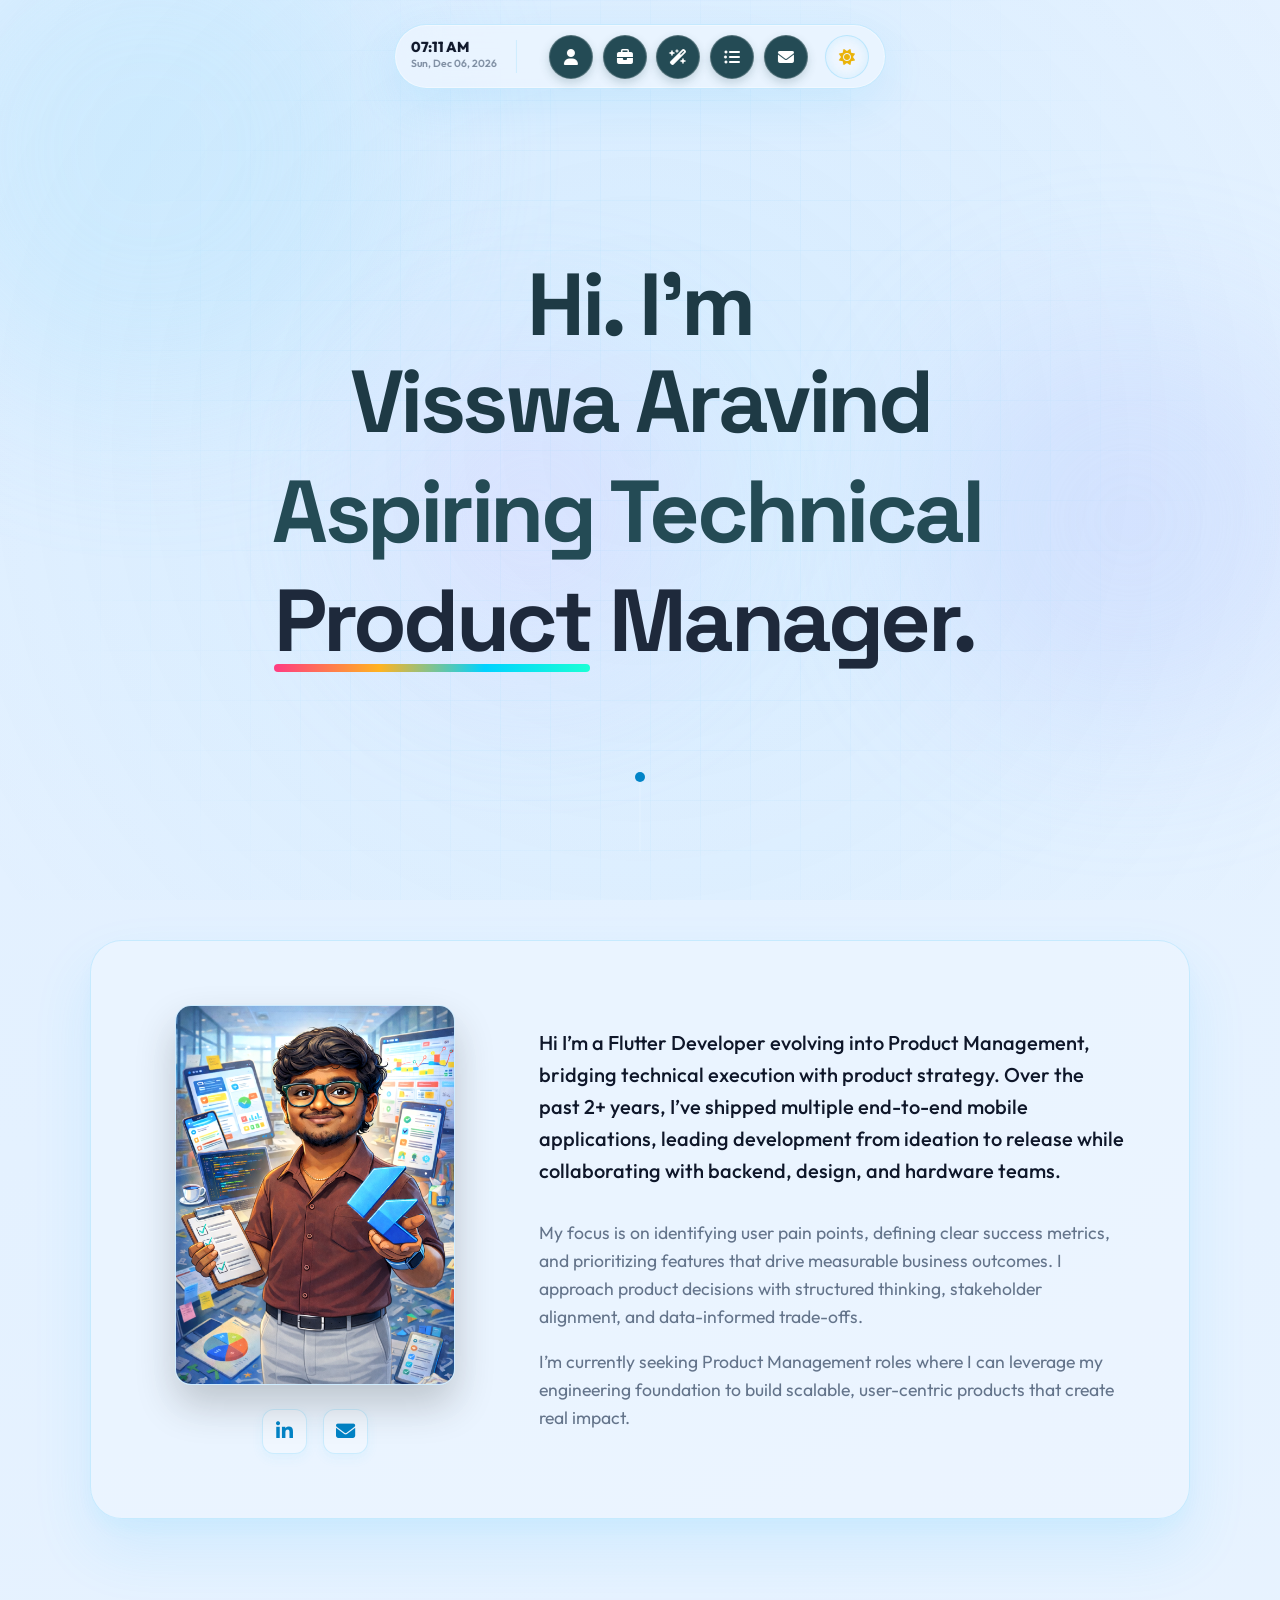
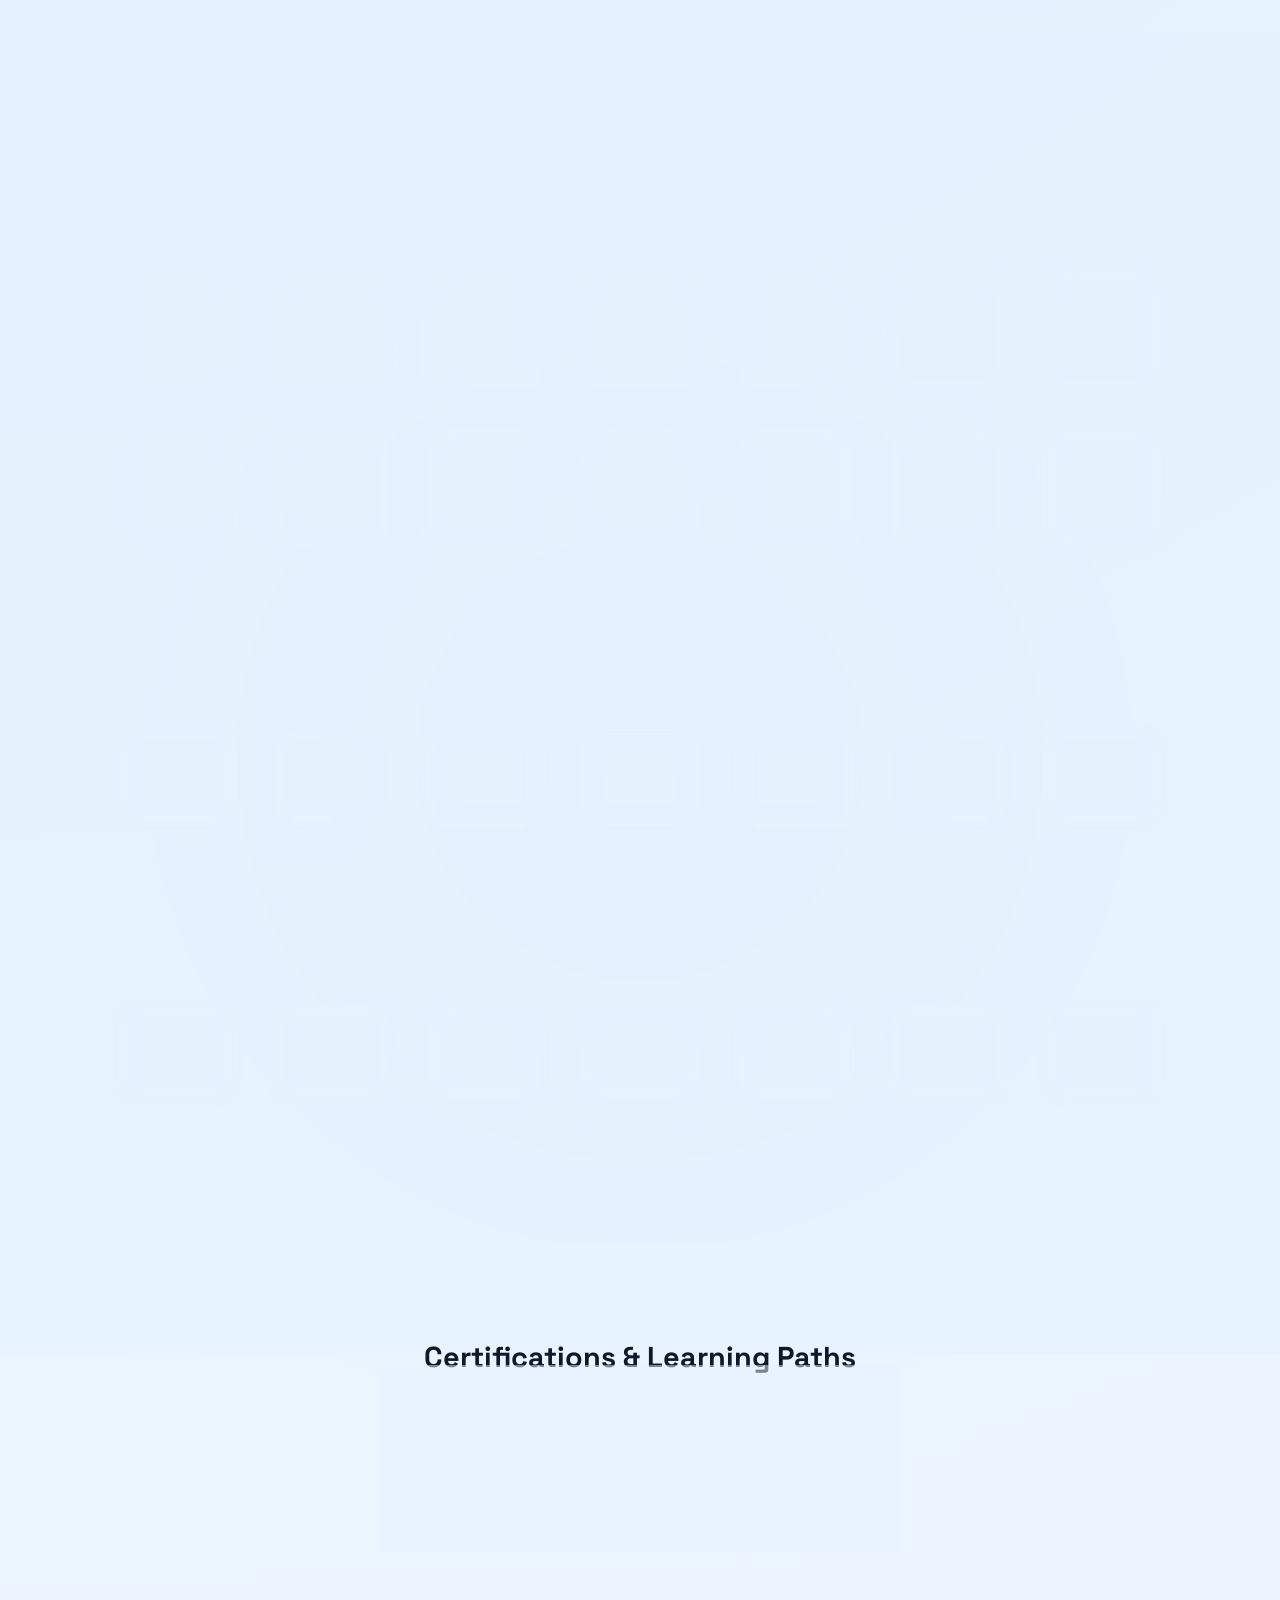
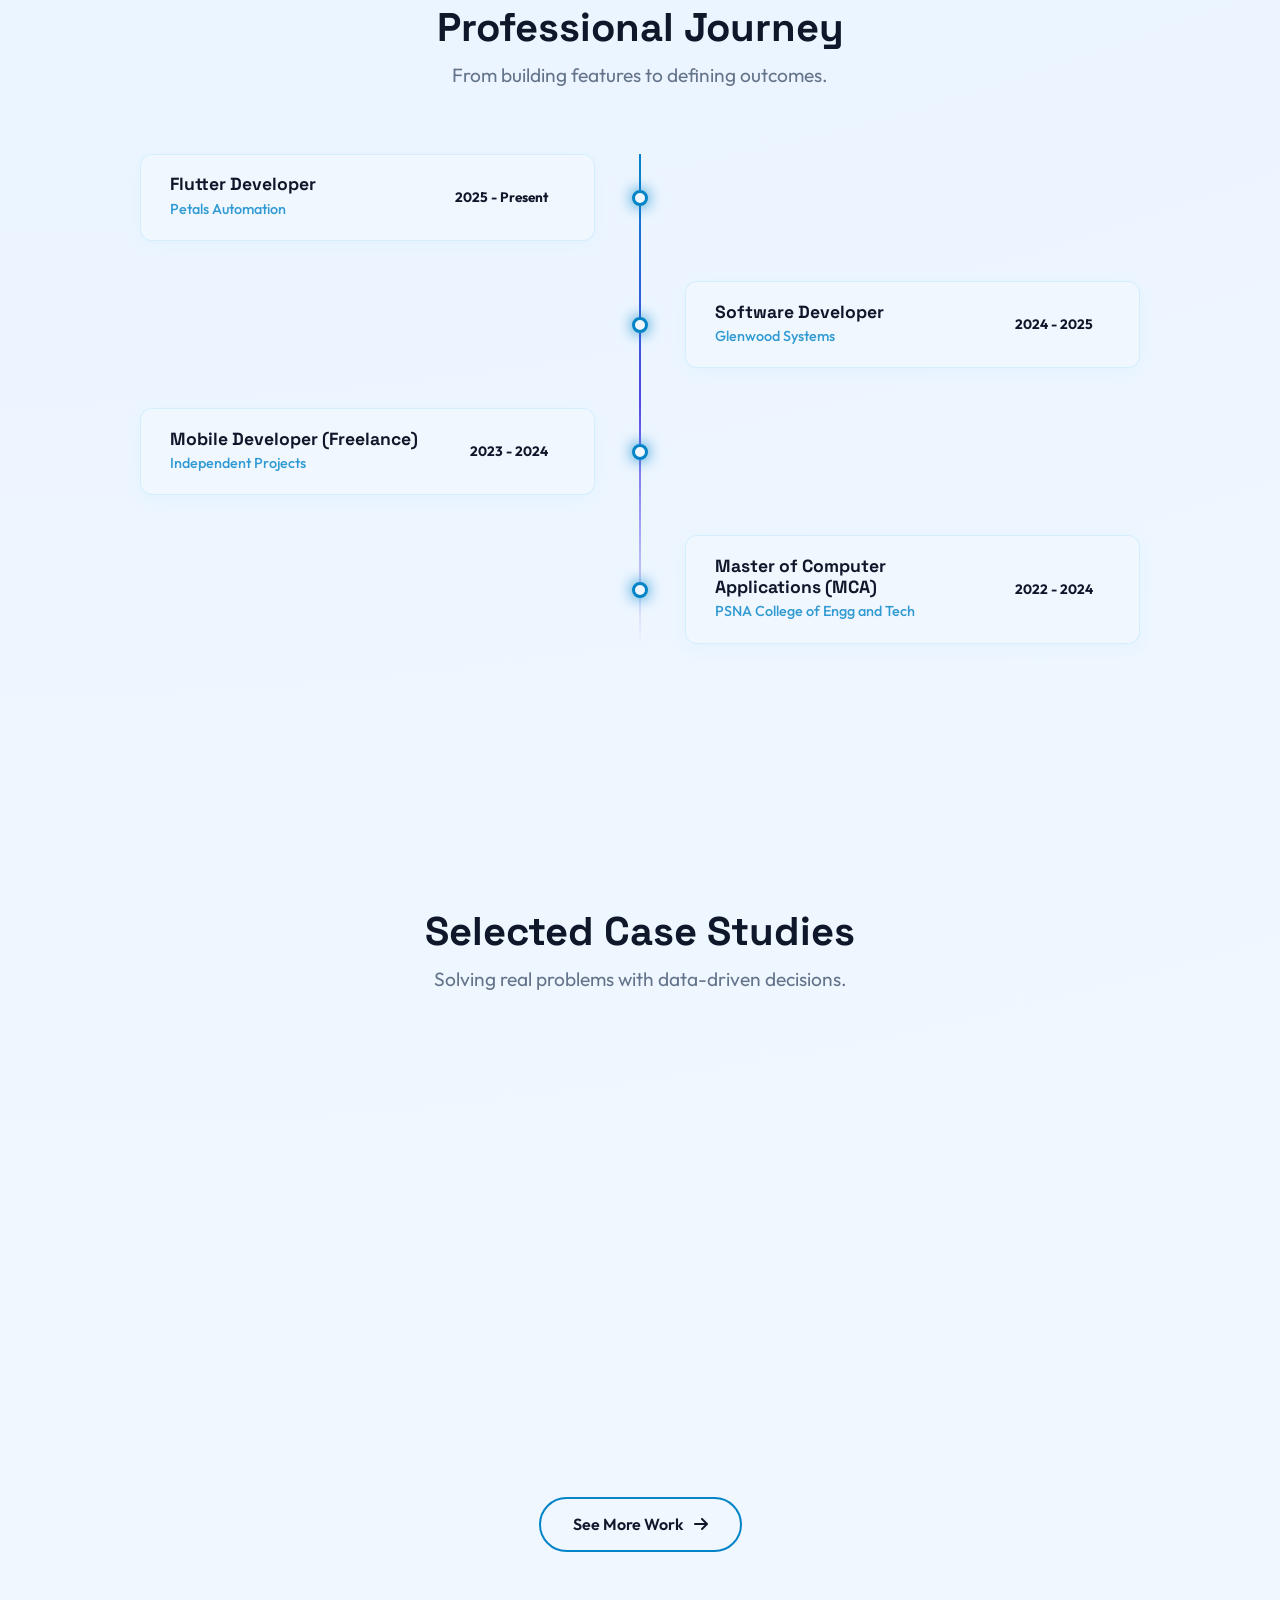
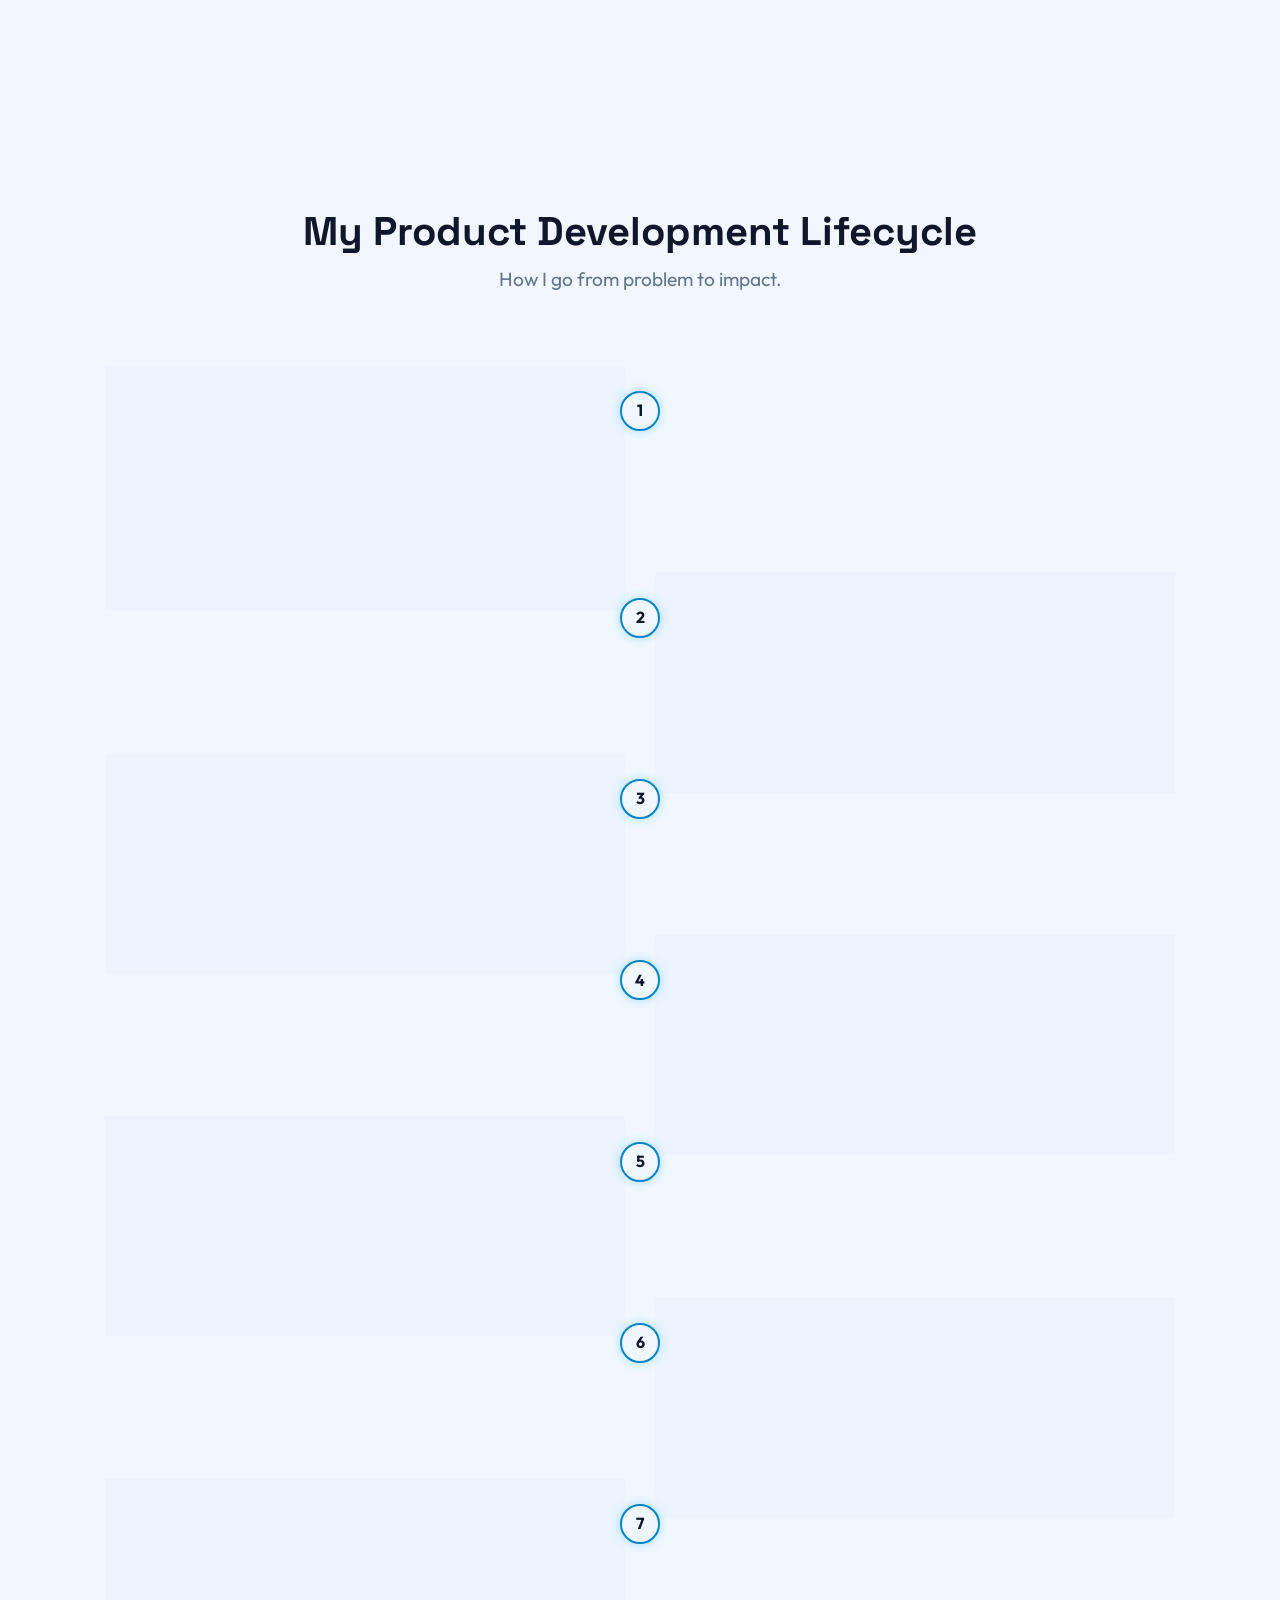
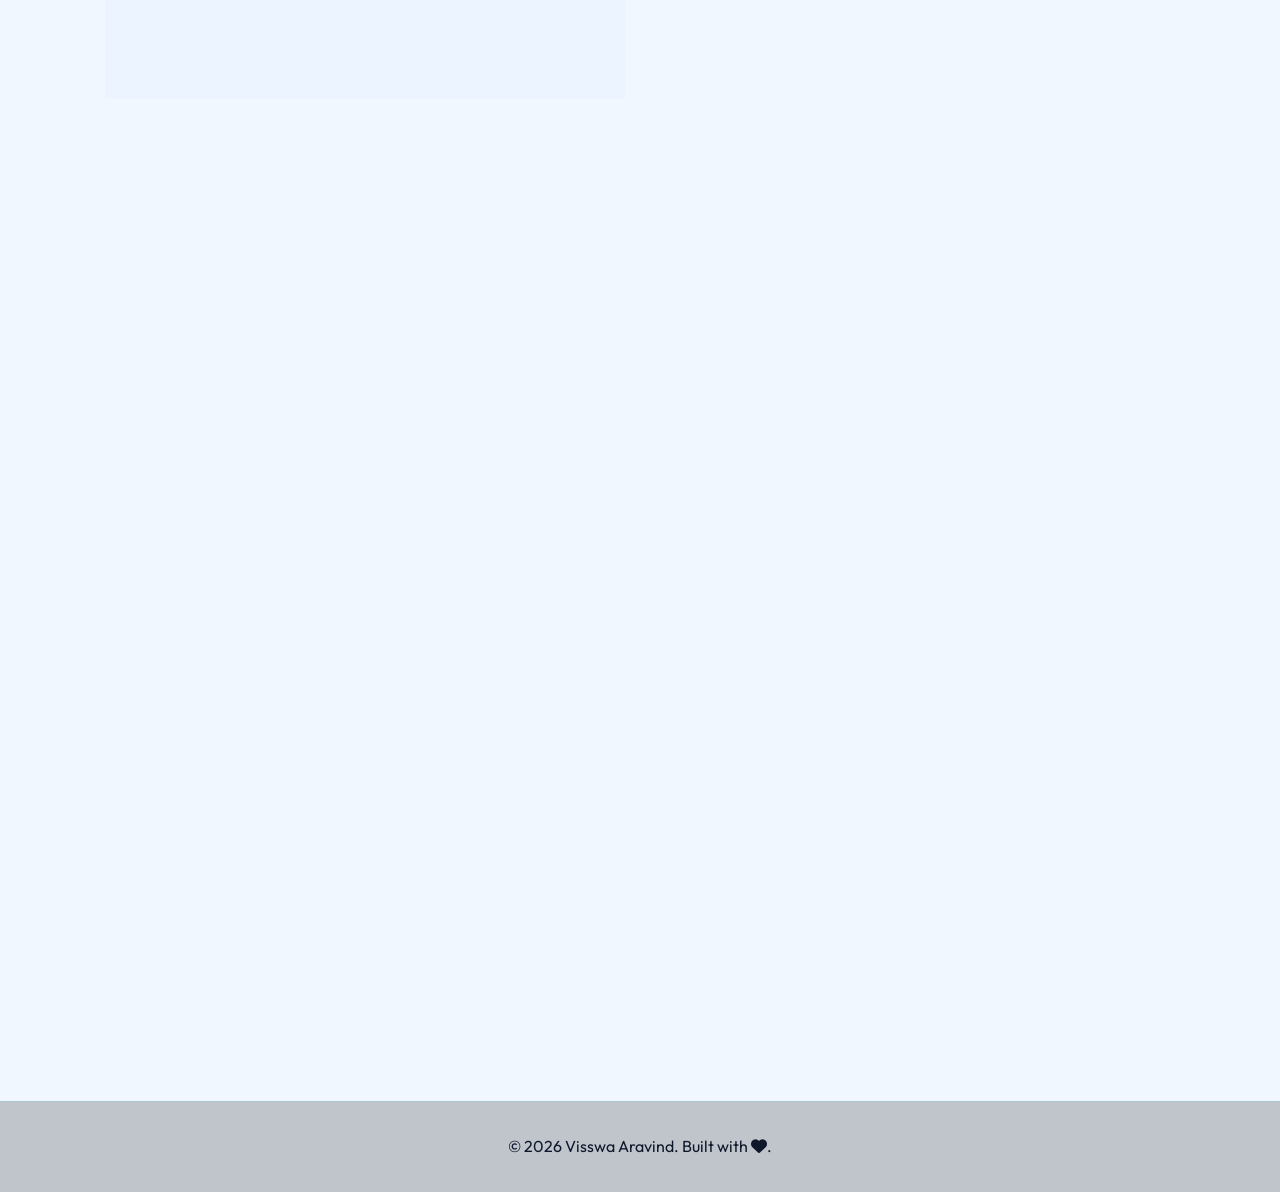
==== index.html @ b8e132e1 "Initial commit" ====
<!DOCTYPE html>
<html lang="en">

<head>
    <meta charset="UTF-8">
    <meta name="viewport" content="width=device-width, initial-scale=1.0">
    <title>Product Manager Portfolio | Technical PM</title>
    <meta name="description"
        content="Portfolio of a Flutter Developer transitioning to Product Management. Focus on technical PM, user-centric design, and scalability.">

    <!-- Fonts -->
    <link rel="preconnect" href="https://fonts.googleapis.com">
    <link rel="preconnect" href="https://fonts.gstatic.com" crossorigin>
    <link
        href="https://fonts.googleapis.com/css2?family=Outfit:wght@300;400;500;600;700&family=Space+Grotesk:wght@300;400;500;600;700&display=swap"
        rel="stylesheet">

    <!-- Styles -->
    <link rel="stylesheet" href="styles/style.css">

    <!-- Icons -->
    <link rel="stylesheet" href="https://cdnjs.cloudflare.com/ajax/libs/font-awesome/6.4.0/css/all.min.css">
</head>

<body class="light-theme">

    <!-- Background Elements -->
    <div class="background-container">
        <div class="blob blob-1"></div>
        <div class="blob blob-2"></div>
        <div class="blob blob-3"></div>
        <div class="grid-overlay"></div>
    </div>

    <!-- Floating Pill Navigation (Dynamic & Sticky) -->
    <nav class="pill-nav-container">
        <div class="pill-nav">
            <div class="pill-date-time">
                <div id="live-time" class="time">08:53 AM</div>
                <div id="live-date" class="date">Sun, 15 Feb 2026</div>
            </div>
            <div class="pill-divider"></div>
            <div class="pill-links">
                <a href="#about" class="nav-section-link pill-link active" data-section="about">
                    <i class="fa-solid fa-user"></i>
                    <span>About</span>
                </a>
                <a href="#experience" class="nav-section-link pill-link" data-section="experience"
                    aria-label="Experience">
                    <i class="fa-solid fa-briefcase"></i>
                    <span>Experience</span>
                </a>
                <a href="#skills" class="nav-section-link pill-link" data-section="skills" aria-label="Skills">
                    <i class="fa-solid fa-wand-magic-sparkles"></i>
                    <span>Skills</span>
                </a>
                <a href="#work" class="nav-section-link pill-link" data-section="work" aria-label="Work">
                    <i class="fa-solid fa-list-ul"></i>
                    <span>Case Studies</span>
                </a>
                <a href="#contact" class="nav-section-link pill-link" data-section="contact" aria-label="Contact">
                    <i class="fa-solid fa-envelope"></i>
                    <span>Contact</span>
                </a>
                <button id="theme-toggle" class="pill-link theme-pill" aria-label="Toggle Theme">
                    <i class="fa-solid fa-sun whistle-icon"></i>
                </button>
            </div>
        </div>
    </nav>

    <!-- Main Page Content Wrapper (Animated) -->
    <main id="page-content">

        <!-- Hero Section -->
        <section id="hero" class="hero-section center-aligned">
            <div class="container hero-minimal">
                <div class="hero-text-wrap" data-scroll>
                    <div class="star-icon star-top"><i class="fa-solid fa-star-four-points"></i></div>
                    <h1 class="minimal-title fade-in-up">
                        <span class="hi-text">Hi. I'm <br>Visswa Aravind</span>
                    </h1>

                    <h1 class="minimal-title fade-in-up delay-1">
                        <span class="a-text">Aspiring Technical</span>
                        <span class="star-icon star-mid"><i class="fa-solid fa-star-four-points"></i></span>
                    </h1>
                    <h1 class="minimal-title fade-in-up delay-2">
                        <span class="pm-text">
                            <span class="underline-pm">Product</span> Manager.
                        </span>
                        <span class="star-icon star-mid" style="margin-left: 1rem;"><i
                                class="fa-solid fa-star-four-points"></i></span>
                    </h1>
                </div>

            </div>

            <div class="hero-scroll-indicator">
                <span class="scroll-dot"></span>
            </div>
        </section>

        <section id="about" class="about-section">
            <div class="container glass-card about-card" data-scroll>
                <div class="about-content-wrapper">
                    <div class="about-profile">
                        <div class="profile-arch">
                            <img src="my_img.png" alt="Visswa Aravind">
                        </div>
                        <div class="social-tags">
                            <a href="https://www.linkedin.com/in/visswa-aravind/" target="_blank"
                                rel="noopener noreferrer" class="social-tag">
                                <i class="fa-brands fa-linkedin-in"></i>
                            </a>
                            <a href="mailto:visswaaravind@gmail.com" class="social-tag">
                                <i class="fa-solid fa-envelope"></i>
                            </a>
                        </div>
                    </div>
                    <div class="about-main">
                        <p class="about-description">
                            Hi I’m a Flutter Developer evolving into Product Management, bridging
                            technical execution with
                            product strategy. Over the past 2+ years, I’ve shipped multiple end-to-end mobile
                            applications, leading development from ideation to release while collaborating with backend,
                            design, and hardware teams.
                        </p>
                        <p class="about-description secondary">
                            My focus is on identifying user pain points, defining clear success metrics, and
                            prioritizing features that drive measurable business outcomes. I approach product decisions
                            with structured thinking, stakeholder alignment, and data-informed trade-offs.
                        </p>
                        <p class="about-description secondary" style="margin-top: 1rem;">
                            I’m currently seeking Product Management roles where I can leverage my engineering
                            foundation to build scalable, user-centric products that create real impact.
                        </p>
                    </div>
                </div>
            </div>
        </section>




        <!-- Skills Section (Redesigned) -->
        <section id="skills" class="skills-section">
            <div class="container">

                <div class="skills-box">
                    <!-- 1. Product Management Skills -->
                    <div class="skills-group" data-scroll>
                        <h2 class="skills-group-title">
                            Product Management Skills
                            <span class="title-stars"><i class="fa-solid fa-wand-magic-sparkles"></i></span>
                        </h2>

                        <!-- Row 1: 19 Skills -->
                        <div class="skills-soft-grid scroll-19">
                            <!-- Original Items -->
                            <div class="skill-soft-card"><i class="fa-solid fa-chart-line"></i><span>Product
                                    Analytics</span></div>
                            <div class="skill-soft-card"><i class="fa-solid fa-flask"></i><span>A/B Testing</span></div>
                            <div class="skill-soft-card"><i class="fa-solid fa-bullseye"></i><span>KPI & Metrics
                                    Tracking</span></div>
                            <div class="skill-soft-card"><i class="fa-solid fa-magnifying-glass"></i><span>User
                                    Research</span></div>
                            <div class="skill-soft-card"><i class="fa-solid fa-route"></i><span>Customer Journey
                                    Mapping</span></div>
                            <div class="skill-soft-card"><i class="fa-solid fa-vial"></i><span>Hypothesis Testing</span>
                            </div>
                            <div class="skill-soft-card"><i class="fa-solid fa-arrows-rotate"></i><span>Agile &
                                    Scrum</span></div>
                            <div class="skill-soft-card"><i class="fa-solid fa-list-check"></i><span>Backlog
                                    Prioritization</span></div>
                            <div class="skill-soft-card"><i class="fa-solid fa-file-lines"></i><span>PRD Writing</span>
                            </div>
                            <div class="skill-soft-card"><i class="fa-solid fa-calendar-check"></i><span>Sprint
                                    Planning</span></div>
                            <div class="skill-soft-card"><i class="fa-solid fa-eye"></i><span>Product Vision</span>
                            </div>
                            <div class="skill-soft-card"><i class="fa-solid fa-flag-checkered"></i><span>OKRs & Goal
                                    Setting</span></div>
                            <div class="skill-soft-card"><i class="fa-solid fa-chess"></i><span>Competitive
                                    Analysis</span></div>
                            <div class="skill-soft-card"><i class="fa-solid fa-globe"></i><span>Market Research</span>
                            </div>
                            <div class="skill-soft-card"><i class="fa-solid fa-chart-pie"></i><span>Growth
                                    Strategy</span></div>
                            <div class="skill-soft-card"><i class="fa-solid fa-rocket"></i><span>Go-To-Market
                                    Strategy</span></div>
                            <div class="skill-soft-card"><i class="fa-solid fa-sack-dollar"></i><span>Revenue
                                    Strategy</span></div>
                            <div class="skill-soft-card"><i class="fa-solid fa-handshake"></i><span>Customer
                                    Retention</span></div>
                            <div class="skill-soft-card"><i class="fa-solid fa-vials"></i><span>Experimentation</span>
                            </div>

                            <!-- Duplicated for Loop -->
                            <div class="skill-soft-card"><i class="fa-solid fa-chart-line"></i><span>Product
                                    Analytics</span></div>
                            <div class="skill-soft-card"><i class="fa-solid fa-flask"></i><span>A/B Testing</span></div>
                            <div class="skill-soft-card"><i class="fa-solid fa-bullseye"></i><span>KPI & Metrics
                                    Tracking</span></div>
                            <div class="skill-soft-card"><i class="fa-solid fa-magnifying-glass"></i><span>User
                                    Research</span></div>
                            <div class="skill-soft-card"><i class="fa-solid fa-route"></i><span>Customer Journey
                                    Mapping</span></div>
                            <div class="skill-soft-card"><i class="fa-solid fa-vial"></i><span>Hypothesis Testing</span>
                            </div>
                            <div class="skill-soft-card"><i class="fa-solid fa-arrows-rotate"></i><span>Agile &
                                    Scrum</span></div>
                            <div class="skill-soft-card"><i class="fa-solid fa-list-check"></i><span>Backlog
                                    Prioritization</span></div>
                            <div class="skill-soft-card"><i class="fa-solid fa-file-lines"></i><span>PRD Writing</span>
                            </div>
                            <div class="skill-soft-card"><i class="fa-solid fa-calendar-check"></i><span>Sprint
                                    Planning</span></div>
                            <div class="skill-soft-card"><i class="fa-solid fa-eye"></i><span>Product Vision</span>
                            </div>
                            <div class="skill-soft-card"><i class="fa-solid fa-flag-checkered"></i><span>OKRs & Goal
                                    Setting</span></div>
                            <div class="skill-soft-card"><i class="fa-solid fa-chess"></i><span>Competitive
                                    Analysis</span></div>
                            <div class="skill-soft-card"><i class="fa-solid fa-globe"></i><span>Market Research</span>
                            </div>
                            <div class="skill-soft-card"><i class="fa-solid fa-chart-pie"></i><span>Growth
                                    Strategy</span></div>
                            <div class="skill-soft-card"><i class="fa-solid fa-rocket"></i><span>Go-To-Market
                                    Strategy</span></div>
                            <div class="skill-soft-card"><i class="fa-solid fa-sack-dollar"></i><span>Revenue
                                    Strategy</span></div>
                            <div class="skill-soft-card"><i class="fa-solid fa-handshake"></i><span>Customer
                                    Retention</span></div>
                            <div class="skill-soft-card"><i class="fa-solid fa-vials"></i><span>Experimentation</span>
                            </div>
                        </div>

                        <!-- Row 2: 18 Skills (including 10 New ones) -->
                        <div class="skills-soft-grid scroll-19-rev">
                            <!-- New & Remaining Items -->
                            <div class="skill-soft-card"><i class="fa-solid fa-ranking-star"></i><span>Feature
                                    Prioritization</span></div>
                            <div class="skill-soft-card"><i class="fa-solid fa-compass"></i><span>Product
                                    Discovery</span></div>
                            <div class="skill-soft-card"><i
                                    class="fa-solid fa-pencil-ruler"></i><span>Wireframing</span></div>
                            <div class="skill-soft-card"><i class="fa-solid fa-comments"></i><span>Customer Feedback
                                    Analysis</span></div>
                            <div class="skill-soft-card"><i class="fa-solid fa-database"></i><span>Data-Driven Decision
                                    Making</span></div>
                            <div class="skill-soft-card"><i class="fa-solid fa-triangle-exclamation"></i><span>Risk
                                    Management</span></div>
                            <div class="skill-soft-card"><i class="fa-solid fa-box-open"></i><span>Release
                                    Management</span></div>
                            <div class="skill-soft-card"><i class="fa-solid fa-layer-group"></i><span>Platform
                                    Strategy</span></div>
                            <div class="skill-soft-card"><i class="fa-solid fa-plug"></i><span>API & Integrations</span>
                            </div>
                            <div class="skill-soft-card"><i class="fa-solid fa-map-location-dot"></i><span>Roadmap
                                    Communication</span></div>
                            <div class="skill-soft-card"><i class="fa-solid fa-seedling"></i><span>Product-Led
                                    Growth</span></div>
                            <div class="skill-soft-card"><i class="fa-solid fa-people-group"></i><span>Cross-Functional
                                    Leadership</span></div>
                            <div class="skill-soft-card"><i class="fa-solid fa-pen-nib"></i><span>Prototyping</span>
                            </div>
                            <div class="skill-soft-card"><i class="fa-solid fa-heart"></i><span>UI/UX Expertise</span>
                            </div>
                            <div class="skill-soft-card"><i class="fa-solid fa-users-gear"></i><span>Stakeholder
                                    Management</span></div>
                            <div class="skill-soft-card"><i class="fa-solid fa-diagram-project"></i><span>Project
                                    Management</span></div>
                            <div class="skill-soft-card"><i class="fa-solid fa-microchip"></i><span>AI for PMs</span>
                            </div>
                            <div class="skill-soft-card"><i class="fa-solid fa-map"></i><span>Roadmapping</span></div>
                            <div class="skill-soft-card"><i class="fa-solid fa-chess-knight"></i><span>Product
                                    Strategy</span></div>

                            <!-- Duplicated for Loop -->
                            <div class="skill-soft-card"><i class="fa-solid fa-ranking-star"></i><span>Feature
                                    Prioritization</span></div>
                            <div class="skill-soft-card"><i class="fa-solid fa-compass"></i><span>Product
                                    Discovery</span></div>
                            <div class="skill-soft-card"><i
                                    class="fa-solid fa-pencil-ruler"></i><span>Wireframing</span></div>
                            <div class="skill-soft-card"><i class="fa-solid fa-comments"></i><span>Customer Feedback
                                    Analysis</span></div>
                            <div class="skill-soft-card"><i class="fa-solid fa-database"></i><span>Data-Driven Decision
                                    Making</span></div>
                            <div class="skill-soft-card"><i class="fa-solid fa-triangle-exclamation"></i><span>Risk
                                    Management</span></div>
                            <div class="skill-soft-card"><i class="fa-solid fa-box-open"></i><span>Release
                                    Management</span></div>
                            <div class="skill-soft-card"><i class="fa-solid fa-layer-group"></i><span>Platform
                                    Strategy</span></div>
                            <div class="skill-soft-card"><i class="fa-solid fa-plug"></i><span>API & Integrations</span>
                            </div>
                            <div class="skill-soft-card"><i class="fa-solid fa-map-location-dot"></i><span>Roadmap
                                    Communication</span></div>
                            <div class="skill-soft-card"><i class="fa-solid fa-seedling"></i><span>Product-Led
                                    Growth</span></div>
                            <div class="skill-soft-card"><i class="fa-solid fa-people-group"></i><span>Cross-Functional
                                    Leadership</span></div>
                            <div class="skill-soft-card"><i class="fa-solid fa-pen-nib"></i><span>Prototyping</span>
                            </div>
                            <div class="skill-soft-card"><i class="fa-solid fa-heart"></i><span>UI/UX Expertise</span>
                            </div>
                            <div class="skill-soft-card"><i class="fa-solid fa-users-gear"></i><span>Stakeholder
                                    Management</span></div>
                            <div class="skill-soft-card"><i class="fa-solid fa-diagram-project"></i><span>Project
                                    Management</span></div>
                            <div class="skill-soft-card"><i class="fa-solid fa-microchip"></i><span>AI for PMs</span>
                            </div>
                            <div class="skill-soft-card"><i class="fa-solid fa-map"></i><span>Roadmapping</span></div>
                            <div class="skill-soft-card"><i class="fa-solid fa-chess-knight"></i><span>Product
                                    Strategy</span></div>
                        </div>
                    </div>

                    <!-- 2. Technical Skills -->
                    <div class="skills-group" data-scroll>
                        <h2 class="skills-group-title">
                            Technical Skills
                            <span class="title-stars"><i class="fa-solid fa-sparkles"></i></span>
                        </h2>
                        <div class="skills-soft-grid scroll-8">
                            <!-- New List -->
                            <div class="skill-soft-card"><img src="assets/icons/flutter.png" alt="Flutter"
                                    class="skill-icon"><span>Flutter</span></div>
                            <div class="skill-soft-card"><img src="assets/icons/Dart.png" alt="Dart"
                                    class="skill-icon"><span>Dart</span></div>
                            <div class="skill-soft-card"><img src="assets/icons/Java.png" alt="Java"
                                    class="skill-icon"><span>Java</span></div>
                            <div class="skill-soft-card"><img src="assets/icons/kotlin.png" alt="Kotlin"
                                    class="skill-icon"><span>Kotlin</span></div>
                            <div class="skill-soft-card"><i class="fa-solid fa-server icon-api"></i><span>Rest
                                    API</span>
                            </div>
                            <div class="skill-soft-card"><i class="fa-brands fa-git-alt icon-git"></i><span>Git</span>
                            </div>
                            <div class="skill-soft-card"><img src="assets/icons/firebase.png" alt="Firebase"
                                    class="skill-icon"><span>Firebase</span></div>
                            <div class="skill-soft-card"><i class="fa-solid fa-database icon-sql"></i><span>SQL</span>
                            </div>
                            <!-- Duplicated -->
                            <div class="skill-soft-card"><img src="assets/icons/flutter.png" alt="Flutter"
                                    class="skill-icon"><span>Flutter</span></div>
                            <div class="skill-soft-card"><img src="assets/icons/Dart.png" alt="Dart"
                                    class="skill-icon"><span>Dart</span></div>
                            <div class="skill-soft-card"><img src="assets/icons/Java.png" alt="Java"
                                    class="skill-icon"><span>Java</span></div>
                            <div class="skill-soft-card"><img src="assets/icons/kotlin.png" alt="Kotlin"
                                    class="skill-icon"><span>Kotlin</span></div>
                            <div class="skill-soft-card"><i class="fa-solid fa-server icon-api"></i><span>Rest
                                    API</span>
                            </div>
                            <div class="skill-soft-card"><i class="fa-brands fa-git-alt icon-git"></i><span>Git</span>
                            </div>
                            <div class="skill-soft-card"><img src="assets/icons/firebase.png" alt="Firebase"
                                    class="skill-icon"><span>Firebase</span></div>
                            <div class="skill-soft-card"><i class="fa-solid fa-database icon-sql"></i><span>SQL</span>
                            </div>
                        </div>
                    </div>

                    <!-- 3. Tools -->
                    <div class="skills-group" data-scroll>
                        <h2 class="skills-group-title">
                            Tools
                            <span class="title-stars"><i class="fa-solid fa-screwdriver-wrench"></i></span>
                        </h2>
                        <div class="skills-soft-grid scroll-16">
                            <!-- Original Items -->
                            <div class="skill-soft-card"><i
                                    class="fa-brands fa-github icon-github"></i><span>GitHub</span>
                            </div>
                            <div class="skill-soft-card"><img src="assets/icons/postman.png" alt="Postman"
                                    class="skill-icon"><span>Postman</span></div>
                            <div class="skill-soft-card"><img src="assets/icons/android-studio.png" alt="Android Studio"
                                    class="skill-icon"><span>Android Studio</span></div>
                            <div class="skill-soft-card"><img src="assets/icons/Xcode.png" alt="Xcode"
                                    class="skill-icon"><span>Xcode</span></div>
                            <div class="skill-soft-card"><img src="assets/icons/vscode.png" alt="VS Code"
                                    class="skill-icon"><span>VS Code</span></div>
                            <div class="skill-soft-card"><img src="assets/icons/jira.png" alt="Jira"
                                    class="skill-icon"><span>Jira</span></div>
                            <div class="skill-soft-card"><img src="assets/icons/Confluence.png" alt="Confluence"
                                    class="skill-icon"><span>Confluence</span></div>
                            <div class="skill-soft-card"><img src="assets/icons/bitrix24.png" alt="Bitrix"
                                    class="skill-icon"><span>Bitrix</span></div>
                            <div class="skill-soft-card"><img src="assets/icons/miro.png" alt="Miro"
                                    class="skill-icon"><span>Miro</span></div>
                            <div class="skill-soft-card"><img src="assets/icons/Figma.png" alt="Figma"
                                    class="skill-icon"><span>Figma</span></div>
                            <div class="skill-soft-card"><img src="assets/icons/Slack.png" alt="Slack"
                                    class="skill-icon"><span>Slack</span></div>
                            <div class="skill-soft-card"><img src="assets/icons/Canva.png" alt="Canva"
                                    class="skill-icon"><span>Canva</span></div>
                            <div class="skill-soft-card"><img src="assets/icons/visily.png" alt="Visily AI"
                                    class="skill-icon"><span>Visily AI</span></div>
                            <div class="skill-soft-card"><img src="assets/icons/chatgpt.png" alt="ChatGPT"
                                    class="skill-icon"><span>ChatGPT</span></div>
                            <div class="skill-soft-card"><i
                                    class="fa-solid fa-wand-magic-sparkles icon-ai-alt"></i><span>Stitch AI</span></div>
                            <div class="skill-soft-card"><img src="assets/icons/Antigravity.jpg" alt="Antigravity"
                                    class="skill-icon"><span>Antigravity</span></div>
                            <div class="skill-soft-card"><img src="assets/icons/shorebird.png" alt="ShoreBird"
                                    class="skill-icon"><span>Shore Bird</span></div>

                            <!-- Duplicated for Loop -->
                            <div class="skill-soft-card"><i
                                    class="fa-brands fa-github icon-github"></i><span>GitHub</span>
                            </div>
                            <div class="skill-soft-card"><img src="assets/icons/postman.png" alt="Postman"
                                    class="skill-icon"><span>Postman</span></div>
                            <div class="skill-soft-card"><img src="assets/icons/android-studio.png" alt="Android Studio"
                                    class="skill-icon"><span>Android Studio</span></div>
                            <div class="skill-soft-card"><img src="assets/icons/Xcode.png" alt="Xcode"
                                    class="skill-icon"><span>Xcode</span></div>
                            <div class="skill-soft-card"><img src="assets/icons/vscode.png" alt="VS Code"
                                    class="skill-icon"><span>VS Code</span></div>
                            <div class="skill-soft-card"><img src="assets/icons/jira.png" alt="Jira"
                                    class="skill-icon"><span>Jira</span></div>
                            <div class="skill-soft-card"><img src="assets/icons/Confluence.png" alt="Confluence"
                                    class="skill-icon"><span>Confluence</span></div>
                            <div class="skill-soft-card"><img src="assets/icons/bitrix24.png" alt="Bitrix"
                                    class="skill-icon"><span>Bitrix</span></div>
                            <div class="skill-soft-card"><img src="assets/icons/miro.png" alt="Miro"
                                    class="skill-icon"><span>Miro</span></div>
                            <div class="skill-soft-card"><img src="assets/icons/Figma.png" alt="Figma"
                                    class="skill-icon"><span>Figma</span></div>
                            <div class="skill-soft-card"><img src="assets/icons/Slack.png" alt="Slack"
                                    class="skill-icon"><span>Slack</span></div>
                            <div class="skill-soft-card"><img src="assets/icons/Canva.png" alt="Canva"
                                    class="skill-icon"><span>Canva</span></div>
                            <div class="skill-soft-card"><img src="assets/icons/visily.png" alt="Visily AI"
                                    class="skill-icon"><span>Visily AI</span></div>
                            <div class="skill-soft-card"><img src="assets/icons/chatgpt.png" alt="ChatGPT"
                                    class="skill-icon"><span>ChatGPT</span></div>
                            <div class="skill-soft-card"><i
                                    class="fa-solid fa-wand-magic-sparkles icon-ai-alt"></i><span>Stitch AI</span></div>
                            <div class="skill-soft-card"><img src="assets/icons/Antigravity.jpg" alt="Antigravity"
                                    class="skill-icon"><span>Antigravity</span></div>
                            <div class="skill-soft-card"><img src="assets/icons/shorebird.png" alt="ShoreBird"
                                    class="skill-icon"><span>Shore Bird</span></div>
                        </div>
                    </div>
                </div> <!-- End of Skills Box -->

                <!-- Certifications Sub-section -->
                <div class="certifications-wrap" data-scroll style="margin-top: 2rem;">
                    <h3 class="center-text" style="font-size: 1.8rem; margin-bottom: 0.5rem;">Certifications & Learning
                        Paths
                    </h3>
                    <div class="cert-grid" style="margin-top: 1rem;">
                        <div class="glass-card cert-item hover-glow">
                            <div class="cert-icon"><i class="fa-solid fa-laptop-code"></i></div>
                            <div class="cert-info">
                                <h4>Master Product Management by actually building a Product</h4>
                                <span>Udemy</span>
                            </div>
                        </div>
                    </div>
                </div>
            </div> <!-- End of Skills Container -->
            </div>
        </section>




        <!-- Experience Section -->
        <section id="experience" class="experience-section">
            <div class="container">
                <div class="section-header center-text" data-scroll>
                    <h2 class="section-title">Professional Journey</h2>
                    <p class="section-desc">From building features to defining outcomes.</p>
                </div>

                <div class="experience-timeline">
                    <!-- Petals Automation -->
                    <div class="exp-item fade-in-left" data-scroll>
                        <div class="exp-dot"></div>
                        <div class="exp-content glass-card hover-glow">
                            <div class="exp-header">
                                <div class="exp-role-wrap">
                                    <h3>Flutter Developer</h3>
                                    <span class="exp-company">Petals Automation</span>
                                </div>
                                <span class="exp-date">2025 - Present</span>
                            </div>
                        </div>
                    </div>

                    <!-- Glenwood Systems -->
                    <div class="exp-item fade-in-right" data-scroll>
                        <div class="exp-dot"></div>
                        <div class="exp-content glass-card hover-glow">
                            <div class="exp-header">
                                <div class="exp-role-wrap">
                                    <h3>Software Developer</h3>
                                    <span class="exp-company">Glenwood Systems</span>
                                </div>
                                <span class="exp-date">2024 - 2025</span>
                            </div>
                        </div>
                    </div>

                    <!-- Freelance -->
                    <div class="exp-item fade-in-left" data-scroll>
                        <div class="exp-dot"></div>
                        <div class="exp-content glass-card hover-glow">
                            <div class="exp-header">
                                <div class="exp-role-wrap">
                                    <h3>Mobile Developer (Freelance)</h3>
                                    <span class="exp-company">Independent Projects</span>
                                </div>
                                <span class="exp-date">2023 - 2024</span>
                            </div>
                        </div>
                    </div>

                    <!-- Education -->
                    <div class="exp-item fade-in-right" data-scroll>
                        <div class="exp-dot"></div>
                        <div class="exp-content glass-card hover-glow">
                            <div class="exp-header">
                                <div class="exp-role-wrap">
                                    <h3>Master of Computer Applications (MCA)</h3>
                                    <span class="exp-company">PSNA College of Engg and Tech</span>
                                </div>
                                <span class="exp-date">2022 - 2024</span>
                            </div>
                        </div>
                    </div>
                </div>
            </div>
        </section>

        <!-- Case Studies Section -->

        <section id="work" class="work-section">
            <div class="container">
                <div class="section-header center-text" data-scroll>
                    <h2 class="section-title">Selected Case Studies</h2>
                    <p class="section-desc">Solving real problems with data-driven decisions.</p>
                </div>
                <div class="portfolio-grid">
                    <!-- 1. Rentsomeware -->
                    <article class="portfolio-card glass-card hover-lift hover-shine fade-in-up" data-scroll
                        onclick="window.location.href='projects/rentsomeware.html'" style="cursor: pointer;">
                        <div class="project-image-preview" style="background: #ffffff; padding: 0;">
                            <img src="assets/featureGraphic/rentsomeware.png" alt="Rentsomeware" class="feature-graphic"
                                style="object-fit: contain; width: 100%; height: 100%;">
                        </div>
                        <div class="project-content-compact">
                            <h3>Rentsomeware</h3>
                            <p class="mini-desc">Peer-to-peer rental platform combining social media and e-commerce for
                                a trusted community.</p>
                            <div class="btn-text">Read Case Study <i class="fa-solid fa-arrow-right"></i></div>
                        </div>
                    </article>

                    <!-- 2. IoT Cloud App -->
                    <article class="portfolio-card glass-card hover-lift hover-shine fade-in-up delay-1" data-scroll
                        onclick="window.location.href='projects/iot-cloud.html'" style="cursor: pointer;">
                        <div class="project-image-preview">
                            <img src="assets/featureGraphic/iot_cloud.png" alt="IoT Cloud App" class="feature-graphic">
                        </div>
                        <div class="project-content-compact">
                            <h3>Spell-IOT</h3>
                            <p class="mini-desc">Universal dashboard platform for managing and visualizing diverse IoT
                                devices.</p>
                            <div class="btn-text">Read Case Study <i class="fa-solid fa-arrow-right"></i></div>
                        </div>
                    </article>

                    <!-- 3. MIS Report App -->
                    <article class="portfolio-card glass-card hover-lift hover-shine fade-in-up delay-2" data-scroll
                        onclick="window.location.href='projects/mis-mobile.html'" style="cursor: pointer;">
                        <div class="project-image-preview">
                            <img src="assets/featureGraphic/MisReport.png" alt="MIS Report App" class="feature-graphic">
                        </div>
                        <div class="project-content-compact">
                            <h3>MIS Report App</h3>
                            <p class="mini-desc">Mobile application designed to help law firms manage and review legal
                                case information efficiently.</p>
                            <div class="btn-text">Read Case Study <i class="fa-solid fa-arrow-right"></i></div>
                        </div>
                    </article>
                </div>

                <div class="center-text" style="margin-top: 3rem;" data-scroll>
                    <a href="work.html" class="btn btn-outline">See More Work <i class="fa-solid fa-arrow-right"
                            style="margin-left: 0.5rem;"></i></a>
                </div>
            </div>
        </section>

        <!-- Process Section -->
        <section id="process" class="process-section">
            <div class="container" data-scroll>
                <div class="section-header center-text">
                    <h2 class="section-title">My Product Development Lifecycle</h2>
                    <p class="section-desc">How I go from problem to impact.</p>
                </div>
                <div class="timeline" data-scroll>
                    <!-- Stage 1 -->
                    <div class="timeline-item fade-in-left delay-1" data-scroll>
                        <div class="timeline-marker">1</div>
                        <div class="timeline-content glass-card hover-glow hover-shine">
                            <h3><i class="fa-solid fa-magnifying-glass"></i> Problem Discovery</h3>
                            <p>I look for real problems, not just features to build. By analyzing data and talking to
                                users,
                                I validate if a problem is worth solving before writing a single line of code.</p>
                        </div>
                    </div>

                    <!-- Stage 2 -->
                    <div class="timeline-item fade-in-right delay-2" data-scroll>
                        <div class="timeline-marker">2</div>
                        <div class="timeline-content glass-card hover-glow hover-shine">
                            <h3><i class="fa-solid fa-user-group"></i> User Understanding</h3>
                            <p>I define personas and map user journeys to understand the 'why' behind behaviors. I
                                balance
                                user pain points with business goals to build solutions that work for both.</p>
                        </div>
                    </div>

                    <!-- Stage 3 -->
                    <div class="timeline-item fade-in-left delay-3" data-scroll>
                        <div class="timeline-marker">3</div>
                        <div class="timeline-content glass-card hover-glow hover-shine">
                            <h3><i class="fa-solid fa-lightbulb"></i> Solution Ideation</h3>
                            <p>I explore multiple approaches and weigh trade-offs before committing to a solution. I
                                involve
                                engineering early to assess feasibility and avoid costly changes later.</p>
                        </div>
                    </div>

                    <!-- Stage 4 -->
                    <div class="timeline-item fade-in-right delay-4" data-scroll>
                        <div class="timeline-marker">4</div>
                        <div class="timeline-content glass-card hover-glow hover-shine">
                            <h3><i class="fa-solid fa-list-check"></i> Prioritization & Planning</h3>
                            <p>I use frameworks like RICE to decide what to build first. I focus on high-impact work and
                                define a lean MVP to test ideas without overbuilding.</p>
                        </div>
                    </div>

                    <!-- Stage 5 -->
                    <div class="timeline-item fade-in-left delay-5" data-scroll>
                        <div class="timeline-marker">5</div>
                        <div class="timeline-content glass-card hover-glow hover-shine">
                            <h3><i class="fa-solid fa-gears"></i> Execution & Collaboration</h3>
                            <p>I collaborate closely with developers and designers to stay aligned. My technical
                                background
                                allows me to communicate clearly and unblock the team quickly.</p>
                        </div>
                    </div>

                    <!-- Stage 6 -->
                    <div class="timeline-item fade-in-right" data-scroll>
                        <div class="timeline-marker">6</div>
                        <div class="timeline-content glass-card hover-glow hover-shine">
                            <h3><i class="fa-solid fa-rocket"></i> Release & Delivery</h3>
                            <p>I plan phased releases to manage risk and ensure quality. I make sure testing is thorough
                                and
                                stakeholders are prepared for a smooth launch.</p>
                        </div>
                    </div>

                    <!-- Stage 7 -->
                    <div class="timeline-item fade-in-left" data-scroll>
                        <div class="timeline-marker">7</div>
                        <div class="timeline-content glass-card hover-glow hover-shine">
                            <h3><i class="fa-solid fa-chart-line"></i> Measurement & Learning</h3>
                            <p>I define success metrics like retention and conversion to measure impact. I use real data
                                and
                                user feedback to learn what works and iterate for the next cycle.</p>
                        </div>
                    </div>
                </div>
            </div>
        </section>




        <!-- Resume Section -->
        <section class="resume-section">
            <div class="container glass-card resume-card" data-scroll>
                <div class="resume-content">
                    <h2>Curious about my full background?</h2>
                    <p>Grab a copy of my resume to explore my complete work history, key achievements, and technical
                        skills.</p>
                </div>
                <a href="https://drive.google.com/file/d/1ib4w7ptSUNxZ8buPDepNQKBl1AFxScH0/view?usp=sharing"
                    target="_blank" class="btn btn-primary shimmer-btn"><i class="fa-solid fa-download"></i> Download
                    Resume</a>
            </div>
        </section>


        <!-- Contact Section -->

        <section id="contact" class="contact-section">
            <div class="container">
                <div class="contact-wrapper glass-card" data-scroll>
                    <div class="contact-info">
                        <h2>Let's Build Something Great</h2>
                        <p style="color: var(--accent-primary); font-weight: 500; margin-bottom: 1rem;">I’m currently
                            seeking Associate Product Manager or Junior Technical PM roles where I can work on
                            user-facing
                            products and grow into full product ownership.</p>
                        <p>I'm currently looking for new opportunities. Let's connect!</p>
                        <div class="contact-social-pills">
                            <a href="mailto:visswaaravind@gmail.com" class="social-pill" aria-label="Email">
                                <i class="fa-solid fa-envelope"></i>
                            </a>
                            <a href="https://www.linkedin.com/in/visswa-aravind" target="_blank"
                                rel="noopener noreferrer" class="social-pill" aria-label="LinkedIn">
                                <i class="fa-brands fa-linkedin"></i>
                            </a>
                            <a href="https://github.com/VisswaAravind" target="_blank" rel="noopener noreferrer"
                                class="social-pill" aria-label="GitHub">
                                <i class="fa-brands fa-github"></i>
                            </a>
                            <a href="tel:+919840415281" class="social-pill" aria-label="Phone">
                                <i class="fa-solid fa-phone"></i>
                            </a>
                        </div>
                    </div>
                </div>
            </div>
        </section>

    </main>

    <footer class="footer">
        <div class="container center-text">
            <p>&copy; 2026 Visswa Aravind. Built with <i class="fa-solid fa-heart accent"></i>.</p>
        </div>
    </footer>

    <script src="scripts/main.js"></script>
</body>

</html>
---- styles/style.css ----
/* =========================================
   1. CSS Variables & Theme Setup
   ========================================= */
:root {
    /* Fonts */
    --font-heading: 'Space Grotesk', sans-serif;
    --font-body: 'Outfit', sans-serif;

    /* Spacing */
    --spacing-xs: 0.5rem;
    --spacing-sm: 1rem;
    --spacing-md: 2rem;
    --spacing-lg: 4rem;
    --spacing-xl: 8rem;

    /* Transitions */
    --transition-fast: 0.2s ease;
    --transition-medium: 0.4s cubic-bezier(0.25, 0.46, 0.45, 0.94);
    --transition-bounce: 0.5s cubic-bezier(0.175, 0.885, 0.32, 1.275);
}

.dark-theme {
    --bg-color: #0f172a;
    --bg-gradient: radial-gradient(circle at top left, #1e293b, #0f172a 60%);
    --surface-color: rgba(30, 41, 59, 0.4);
    --surface-border: rgba(255, 255, 255, 0.1);
    --text-primary: #f8fafc;
    --text-secondary: #94a3b8;
    --accent-primary: #38bdf8;
    --accent-secondary: #818cf8;
    --accent-gradient: linear-gradient(135deg, #38bdf8, #818cf8);
    --shadow-soft: 0 10px 30px -10px rgba(0, 0, 0, 0.5);
    --shadow-glow: 0 0 20px rgba(56, 189, 248, 0.3);
    --blob-1: #38bdf8;
    --blob-2: #818cf8;
    --blob-3: #c084fc;
}

.light-theme {
    --bg-color: #f0f7ff;
    --bg-gradient: radial-gradient(circle at top left, #e0efff, #f0f7ff 60%);
    --surface-color: rgba(230, 242, 255, 0.5);
    --surface-border: rgba(56, 189, 248, 0.15);
    --text-primary: #0f172a;
    --text-secondary: #64748b;
    --accent-primary: #0284c7;
    --accent-secondary: #4f46e5;
    --accent-gradient: linear-gradient(135deg, #0284c7, #4f46e5);
    --shadow-soft: 0 10px 30px -10px rgba(56, 189, 248, 0.1);
    --shadow-glow: 0 0 20px rgba(2, 132, 199, 0.2);
    --blob-1: #bae6fd;
    --blob-2: #c7d2fe;
    --blob-3: #e9d5ff;
}

/* =========================================
   2. Reset & Base Styles
   ========================================= */
*,
*::before,
*::after {
    box-sizing: border-box;
    margin: 0;
    padding: 0;
}

html {
    scroll-behavior: smooth;
}

body {
    font-family: var(--font-body);
    background-color: var(--bg-color);
    background-image: var(--bg-gradient);
    color: var(--text-primary);
    line-height: 1.6;
    overflow-x: hidden;
    transition: background-color var(--transition-medium), color var(--transition-medium);
}

#page-content {
    opacity: 0;
    animation: pageReveal 1.2s cubic-bezier(0.22, 1, 0.36, 1) forwards;
}



@keyframes pageReveal {
    from {
        opacity: 0;
        filter: blur(15px);
        transform: translateY(20px);
    }

    to {
        opacity: 1;
        filter: none;
        transform: none;
    }
}

a {
    text-decoration: none;
    color: inherit;
    transition: var(--transition-fast);
}

ul {
    list-style: none;
}

h1,
h2,
h3,
h4,
h5,
h6 {
    font-family: var(--font-heading);
    font-weight: 700;
    line-height: 1.2;
}

.container {
    width: 90%;
    max-width: 1200px;
    margin: 0 auto;
    padding: 0 var(--spacing-sm);
}

/* =========================================
   3. Background Animations (Anti-Gravity)
   ========================================= */
.background-container {
    position: fixed;
    top: 0;
    left: 0;
    width: 100vw;
    height: 100vh;
    z-index: -1;
    overflow: hidden;
}

.blob {
    position: absolute;
    border-radius: 50%;
    filter: blur(80px);
    opacity: 0.4;
    animation: drift 20s infinite alternate;
}

.blob-1 {
    width: 500px;
    height: 500px;
    background: var(--blob-1);
    top: -100px;
    left: -100px;
}

.blob-2 {
    width: 400px;
    height: 400px;
    background: var(--blob-2);
    bottom: 20%;
    right: -50px;
    animation-delay: -5s;
}

.blob-3 {
    width: 300px;
    height: 300px;
    background: var(--blob-3);
    top: 40%;
    left: 30%;
    animation-duration: 30s;
}

.grid-overlay {
    position: absolute;
    inset: 0;
    background-image:
        linear-gradient(var(--surface-border) 1px, transparent 1px),
        linear-gradient(90deg, var(--surface-border) 1px, transparent 1px);
    background-size: 50px 50px;
    opacity: 0.3;
    /* Subtle grid */
    mask-image: radial-gradient(circle at center, black 40%, transparent 80%);
}

.role-badge {
    display: inline-flex;
    align-items: center;
    gap: 0.5rem;
    padding: 0.4rem 0.8rem;
    background: rgba(56, 189, 248, 0.1);
    border-radius: 8px;
    font-size: 0.8rem;
    color: var(--accent-primary);
    font-weight: 600;
    margin: 0.5rem 0 1rem;
    border: 1px solid rgba(56, 189, 248, 0.2);
}

.role-badge i {
    font-size: 0.9rem;
}

@keyframes drift {
    0% {
        transform: translate(0, 0);
    }

    100% {
        transform: translate(50px, 50px);
    }
}

/* =========================================
   4. Dashboard Header (Natural Flow)
   ========================================= */
/* =========================================
   4. Floating Pill Navigation (New)
   ========================================= */
.pill-nav-container {
    position: fixed;
    top: 1.5rem;
    left: 50%;
    transform: translateX(-50%);
    z-index: 9999;
    /* Boosted for reliability */
    width: fit-content;
    animation: fadeInDown 0.8s cubic-bezier(0.22, 1, 0.36, 1);
}

.pill-nav {
    display: flex;
    align-items: center;
    gap: 0.8rem;
    padding: 0.6rem 1rem;
    background: var(--surface-color);
    backdrop-filter: blur(20px);
    -webkit-backdrop-filter: blur(20px);
    border: 1px solid var(--surface-border);
    border-radius: 100px;
    box-shadow:
        0 10px 40px rgba(0, 0, 0, 0.1),
        inset 0 0 0 1px rgba(255, 255, 255, 0.1);
    transition: all 0.4s cubic-bezier(0.16, 1, 0.3, 1);
}

.light-theme .pill-nav {
    background: rgba(235, 245, 255, 0.85);
    border: 1px solid rgba(56, 189, 248, 0.2);
    box-shadow:
        0 15px 45px rgba(56, 189, 248, 0.12),
        inset 0 0 0 1px rgba(255, 255, 255, 0.4);
}

.pill-date-time {
    display: flex;
    flex-direction: column;
    padding-right: 1.2rem;
    margin-right: 0.4rem;
    border-right: 1px solid var(--surface-border);
}

.pill-date-time .time {
    font-size: 0.9rem;
    font-weight: 800;
    color: var(--text-primary);
    line-height: 1;
    letter-spacing: -0.02em;
}

.pill-date-time .date {
    font-size: 0.65rem;
    font-weight: 600;
    color: var(--text-secondary);
    opacity: 0.8;
    white-space: nowrap;
    margin-top: 2px;
}

.pill-links {
    display: flex;
    align-items: center;
    gap: 0.6rem;
}

.pill-link {
    width: 44px;
    height: 44px;
    display: flex;
    align-items: center;
    justify-content: center;
    border-radius: 50%;
    background: #0f172a;
    color: white;
    font-size: 1rem;
    transition: all 0.4s cubic-bezier(0.16, 1, 0.3, 1);
    border: 1px solid rgba(255, 255, 255, 0.1);
    cursor: pointer;
    position: relative;
    box-shadow: 0 4px 10px rgba(0, 0, 0, 0.2);
}

.pill-link span {
    display: none;
    /* Hide labels to fix overlap */
}

.light-theme .pill-link {
    background: #244b55;
    box-shadow: 0 4px 10px rgba(36, 75, 85, 0.2);
    border: 1px solid rgba(255, 255, 255, 0.2);
}

.pill-link:hover {
    transform: translateY(-4px) scale(1.1);
    box-shadow: 0 8px 20px rgba(0, 0, 0, 0.3);
    z-index: 10;
}

.pill-link.active {
    background: var(--accent-gradient);
    border-color: rgba(255, 255, 255, 0.5);
    box-shadow: 0 0 25px rgba(56, 189, 248, 0.5);
    transform: translateY(-2px) scale(1.05);
}

.theme-pill {
    background: rgba(255, 255, 255, 0.1);
    border: 1px solid rgba(255, 255, 255, 0.1);
    color: #ffd700;
    width: 44px;
    height: 44px;
    margin-left: 0.5rem;
    display: flex;
    align-items: center;
    justify-content: center;
    border-radius: 50%;
    cursor: pointer;
    transition: all 0.3s ease;
}

.light-theme .theme-pill {
    background: #f0f7ff;
    border-color: rgba(56, 189, 248, 0.3);
    color: #eab308;
    box-shadow: inset 0 0 12px rgba(56, 189, 248, 0.15);
}

.dark-theme .theme-pill {
    color: #38bdf8;
    background: rgba(255, 255, 255, 0.051);
}

@media (max-width: 600px) {
    .pill-nav-container {
        top: auto;
        bottom: 1.5rem;
        box-shadow: 0 -10px 40px rgba(0,0,0,0.1);
    }
    
    .pill-nav {
        gap: 0.4rem;
        padding: 0.4rem;
        flex-wrap: nowrap;
    }

    .pill-date-time {
        display: none;
    }
    
    .pill-link {
        width: 38px;
        height: 38px;
        font-size: 0.9rem;
    }
    
    .theme-pill {
        width: 38px;
        height: 38px;
        margin-left: 0.2rem;
    }
}

/* =========================================
   5. Glassmorphism & Utilities (Restored)
   ========================================= */
.glass-card {
    background: var(--surface-color);
    backdrop-filter: blur(16px);
    -webkit-backdrop-filter: blur(16px);
    border: 1px solid var(--surface-border);
    box-shadow: var(--shadow-soft);
    border-radius: 16px;
    padding: var(--spacing-md);
    transition: transform var(--transition-medium), box-shadow var(--transition-medium);
}

.btn {
    display: inline-block;
    padding: 0.8rem 2rem;
    border-radius: 50px;
    font-weight: 600;
    cursor: pointer;
    transition: all var(--transition-fast);
    text-align: center;
}

.btn-primary {
    background: var(--accent-gradient);
    color: white;
    box-shadow: var(--shadow-glow);
    border: none;
}

.btn-primary:hover {
    transform: translateY(-2px);
    box-shadow: 0 0 30px rgba(56, 189, 248, 0.5);
}

.btn-outline {
    background: transparent;
    border: 2px solid var(--accent-primary);
    color: var(--text-primary);
}

.btn-outline:hover {
    background: rgba(56, 189, 248, 0.1);
    transform: translateY(-2px);
}

.section-header {
    margin-bottom: var(--spacing-lg);
}

.section-title {
    font-size: 2.5rem;
    margin-bottom: var(--spacing-xs);
}

.section-desc {
    font-size: 1.2rem;
    color: var(--text-secondary);
}

.center-text {
    text-align: center;
}

/* =========================================
   7. Hero Section (Minimal)
   ========================================= */
.hero-section.center-aligned {
    text-align: center;
    display: flex;
    flex-direction: column;
    justify-content: center;
    align-items: center;
    min-height: 100vh;
    width: 100%;
    padding: 100px 20px 60px;
    background: radial-gradient(circle at center, rgba(56, 189, 248, 0.08), transparent);
    position: relative;
    overflow: hidden;
}

.hero-minimal {
    max-width: 1000px;
}

.hero-text-wrap {
    position: relative;
    display: inline-block;
}

.minimal-title {
    font-size: 5.5rem;
    font-weight: 800;
    line-height: 1.1;
    margin: 0;
    margin-bottom: 0.8rem;
    color: var(--text-primary);
    letter-spacing: -0.04em;
}

.minimal-title .hi-text {
    color: #1e3a45;
    /* Clean dark teal/slate */
}

.dark-theme .minimal-title .hi-text {
    color: #e2e8f0;
}

.minimal-title .a-text {
    color: #244b55;
}

.dark-theme .minimal-title .a-text {
    color: #94a3b8;
}

.minimal-title .pm-text {
    color: #1e293b;
}

.dark-theme .minimal-title .pm-text {
    color: #f8fafc;
}

.underline-pm {
    position: relative;
}

.underline-pm::after {
    content: '';
    position: absolute;
    left: 0;
    bottom: 5px;
    width: 100%;
    height: 8px;
    background: linear-gradient(90deg, #ff3c82, #ffb321, #00d2ff, #1affd5);
    border-radius: 10px;
    z-index: -1;
}

.star-icon {
    position: absolute;
    color: white;
    font-size: 1.8rem;
    filter: drop-shadow(0 0 8px rgba(255, 255, 255, 0.6));
    animation: twinkle 4s infinite ease-in-out;
    opacity: 0.9;
}

.star-top {
    top: -1rem;
    right: -2rem;
    animation-delay: 0.5s;
}

.star-mid {
    position: relative;
    display: inline-block;
    vertical-align: middle;
    margin-left: 0.5rem;
    font-size: 2.2rem;
    top: -10px;
}


@keyframes twinkle {

    0%,
    100% {
        transform: scale(1) rotate(0deg);
        opacity: 0.8;
    }

    50% {
        transform: scale(1.2) rotate(15deg);
        opacity: 1;
    }
}

.hero-scroll-indicator {
    position: absolute;
    bottom: 3rem;
    left: 50%;
    transform: translateX(-50%);
    width: 2px;
    height: 80px;
    background: rgba(255, 255, 255, 0.1);
}

.scroll-dot {
    position: absolute;
    top: 0;
    left: -4px;
    width: 10px;
    height: 10px;
    background: var(--accent-primary);
    border-radius: 50%;
    animation: scrollMove 2s infinite ease-in-out;
}

@keyframes scrollMove {
    0% {
        transform: translateY(0);
        opacity: 0;
    }

    50% {
        opacity: 1;
    }

    100% {
        transform: translateY(70px);
        opacity: 0;
    }
}

@media (max-width: 1024px) {
    .minimal-title {
        font-size: 4.5rem;
    }

    .star-icon {
        font-size: 1.5rem;
    }

    .pill-nav {
        gap: 0.5rem;
        padding: 0.4rem 0.8rem;
    }

    .pill-date-time {
        display: none;
    }
}

.hero-container {
    display: grid;
    grid-template-columns: 1.2fr 0.8fr;
    gap: var(--spacing-lg);
    align-items: center;
}

.badge {
    display: inline-block;
    padding: 0.5rem 1rem;
    background: rgba(56, 189, 248, 0.1);
    color: var(--accent-primary);
    border-radius: 20px;
    font-weight: 600;
    margin-bottom: var(--spacing-sm);
    border: 1px solid rgba(56, 189, 248, 0.2);
}

.hero-title {
    font-size: 4rem;
    margin-bottom: var(--spacing-sm);
    line-height: 1.1;
}

.hero-subtitle {
    font-size: 1.2rem;
    color: var(--text-secondary);
    margin-bottom: var(--spacing-md);
    max-width: 500px;
}

.hero-actions {
    display: flex;
    gap: var(--spacing-sm);
}

.hero-visual {
    position: relative;
    height: 400px;
    width: 100%;
}

.floating-card {
    position: absolute;
    background: var(--surface-color);
    backdrop-filter: blur(12px);
    border: 1px solid var(--surface-border);
    border-radius: 12px;
    padding: 1rem 1.5rem;
    display: flex;
    align-items: center;
    gap: 1rem;
    box-shadow: 0 15px 35px rgba(0, 0, 0, 0.2);
    font-weight: 600;
    font-family: var(--font-heading);
    animation: float 6s ease-in-out infinite;
}

.hero-portrait {
    position: relative;
    width: 280px;
    height: 350px;
    margin: 20px auto;
    z-index: 1;
    transform: rotate(2deg);
    transition: var(--transition-medium);
}

.hero-portrait:hover {
    transform: rotate(0deg) scale(1.05);
}

.hero-portrait img {
    width: 100%;
    height: 100%;
    object-fit: cover;
    border-radius: 40px;
    border: 1px solid rgba(255, 255, 255, 0.1);
    box-shadow: 0 30px 60px rgba(0, 0, 0, 0.4);
}

.hero-portrait::after {
    content: '';
    position: absolute;
    inset: -10px;
    border: 2px solid var(--accent-primary);
    border-radius: 48px;
    opacity: 0.2;
    z-index: -1;
    animation: pulseGlow 4s ease-in-out infinite;
}

@keyframes pulseGlow {

    0%,
    100% {
        transform: scale(1);
        opacity: 0.2;
    }

    50% {
        transform: scale(1.05);
        opacity: 0.4;
    }
}

.card-1 {
    top: 10%;
    left: 10%;
    transform: rotate(-5deg);
    animation-delay: 0s;
}

.card-2 {
    top: 50%;
    right: 5%;
    transform: rotate(3deg);
    animation-delay: 2s;
}

.card-3 {
    bottom: 0%;
    left: 20%;
    transform: rotate(-3deg);
    animation-delay: 4s;
    background: var(--bg-color);
    /* Contrast */
    border-color: var(--accent-primary);
}

.card-3 i {
    color: var(--accent-primary);
}

@keyframes float {

    0%,
    100% {
        transform: translateY(0) rotate(var(--rot, 0deg));
    }

    50% {
        transform: translateY(-20px) rotate(var(--rot, 0deg));
    }
}

/* =========================================
   8. About Section
   ========================================= */
/* =========================================
   8. About Section (New Card Style)
   ========================================= */
.about-section {
    padding: 40px 0;
}

.about-card {
    padding: 4rem;
    max-width: 1100px;
    background: var(--surface-color);
    border: 1px solid var(--surface-border);
    border-radius: 32px;
    box-shadow:
        0 20px 50px rgba(0, 0, 0, 0.1),
        0 10px 20px rgba(0, 0, 0, 0.05),
        inset 0 0 0 1px rgba(255, 255, 255, 0.1);
    transition: all 0.6s cubic-bezier(0.16, 1, 0.3, 1);
    position: relative;
    overflow: hidden;
}

.light-theme .about-card {
    background: rgba(235, 245, 255, 0.85);
    box-shadow:
        0 30px 60px rgba(56, 189, 248, 0.12),
        0 10px 20px rgba(56, 189, 248, 0.05);
    border: 1px solid rgba(56, 189, 248, 0.2);
}

.about-card:hover {
    transform: translateY(-10px) scale(1.01);
    box-shadow:
        0 40px 80px rgba(0, 0, 0, 0.15),
        0 15px 30px rgba(0, 0, 0, 0.08);
}


.about-content-wrapper {
    display: flex;
    align-items: center;
    gap: 4rem;
}

.about-profile {
    flex: 0 0 320px;
    display: flex;
    flex-direction: column;
    align-items: center;
    gap: 1.5rem;
}

.profile-arch {
    width: 280px;
    height: 380px;
    position: relative;
    border-radius: 16px;
    overflow: hidden;
    background: var(--surface-color);
    border: 1px solid var(--surface-border);
    box-shadow: 0 20px 40px rgba(0, 0, 0, 0.2);
}

.profile-arch img {
    width: 100%;
    height: 100%;
    object-fit: cover;
    filter: saturate(1.1) contrast(1.05);
}

.social-tags {
    display: flex;
    gap: 1rem;
}

.social-tag {
    width: 45px;
    height: 45px;
    background: var(--surface-color);
    border: 1px solid var(--surface-border);
    border-radius: 12px;
    display: flex;
    align-items: center;
    justify-content: center;
    color: var(--accent-primary);
    font-size: 1.2rem;
    transition: all 0.3s ease;
    text-decoration: none;
    box-shadow: 0 4px 12px rgba(0, 0, 0, 0.1);
}

.light-theme .social-tag {
    background: #f0f7ff;
    border-color: rgba(56, 189, 248, 0.2);
    box-shadow: 0 4px 12px rgba(56, 189, 248, 0.08);
}

.social-tag:hover {
    transform: translateY(-5px);
    background: var(--accent-primary);
    color: white !important;
    box-shadow: 0 10px 20px rgba(56, 189, 248, 0.3);
}


.about-main {
    flex: 1;
}

.about-description {
    font-size: 1.25rem;
    line-height: 1.6;
    color: var(--text-primary);
    margin-bottom: 2rem;
    font-weight: 500;
}

.about-description.secondary {
    font-size: 1.1rem;
    color: var(--text-secondary);
    font-weight: 400;
    margin-bottom: 0;
}

@media (max-width: 968px) {
    .about-card {
        padding: 2.5rem;
    }

    .about-content-wrapper {
        flex-direction: column;
        gap: 2.5rem;
        text-align: center;
    }

    .about-profile {
        flex: 0 0 auto;
    }

    .about-description {
        font-size: 1.1rem;
    }
}

/* =========================================
   9. Skills Section (Redesigned)
   ========================================= */
.skills-section {
    padding: 6rem 0 3rem;
    background: radial-gradient(circle at center, rgba(56, 189, 248, 0.03), transparent 70%);
}

.skills-group {
    margin-bottom: 3.5rem;
}

.skills-group-title {
    font-size: 2.2rem;
    font-weight: 800;
    margin-bottom: 1.8rem;
    display: flex;
    align-items: center;
    gap: 1rem;
    color: var(--text-primary);
}

.title-stars {
    color: rgba(255, 255, 255, 0.8);
    font-size: 1.5rem;
    filter: drop-shadow(0 0 10px rgba(255, 255, 255, 0.5));
}

.skills-group {
    position: relative;
    margin-bottom: 3.5rem;
    overflow: hidden;
    /* Ensure scroller doesn't overflow container */
}

/* Infinite Scroll Animations */
@keyframes scroll27 {
    0% {
        transform: translateX(0);
    }

    100% {
        transform: translateX(calc(-130px * 27 - 1.5rem * 27));
    }
}

@keyframes scroll19 {
    0% {
        transform: translateX(0);
    }

    100% {
        transform: translateX(calc(-130px * 19 - 1.5rem * 19));
    }
}

@keyframes scroll19Reverse {
    0% {
        transform: translateX(calc(-130px * 19 - 1.5rem * 19));
    }

    100% {
        transform: translateX(0);
    }
}


@keyframes scroll16 {
    0% {
        transform: translateX(0);
    }

    100% {
        transform: translateX(calc(-130px * 16 - 1.5rem * 16));
    }
}

@keyframes scroll14 {
    0% {
        transform: translateX(0);
    }

    100% {
        transform: translateX(calc(-130px * 14 - 1.5rem * 14));
    }
}

@keyframes scroll8 {
    0% {
        transform: translateX(0);
    }

    100% {
        transform: translateX(calc(-130px * 8 - 1.5rem * 8));
    }
}

@keyframes scroll7 {
    0% {
        transform: translateX(0);
    }

    100% {
        transform: translateX(calc(-130px * 7 - 1.5rem * 7));
    }
}

@keyframes scroll6 {
    0% {
        transform: translateX(0);
    }

    100% {
        transform: translateX(calc(-130px * 6 - 1.5rem * 6));
    }
}

.skills-soft-grid {
    display: flex;
    gap: 1.5rem;
    padding: 0.5rem 0 1rem;
    width: max-content;
}

.scroll-27 {
    animation: scroll27 120s linear infinite;
}

.scroll-19 {
    animation: scroll19 80s linear infinite;
}

.scroll-19-rev {
    animation: scroll19Reverse 80s linear infinite;
}


.scroll-16 {
    animation: scroll16 75s linear infinite;
}

.scroll-14 {
    animation: scroll14 65s linear infinite;
}

.scroll-8 {
    animation: scroll8 40s linear infinite;
}

.scroll-7 {
    animation: scroll7 35s linear infinite;
}

.scroll-6 {
    animation: scroll6 30s linear infinite;
}

.skills-soft-grid:hover {
    animation-play-state: paused;
}

.skills-box {
    background: var(--surface-color);
    backdrop-filter: blur(25px);
    border: 1px solid var(--surface-border);
    border-radius: 40px;
    padding: 4rem 2rem;
    box-shadow: var(--shadow-soft), inset 0 0 80px rgba(0, 0, 0, 0.05);
    margin: 3rem auto 6rem auto;
    position: relative;
    overflow: hidden;

    /* Extended Width Logic */
    width: calc(100% + 200px);
    margin-left: -100px;
    max-width: 1400px;
    transition: all 0.4s ease;
}

.light-theme .skills-box {
    background: rgba(230, 242, 255, 0.7);
    box-shadow:
        0 20px 60px rgba(56, 189, 248, 0.1),
        0 10px 20px rgba(56, 189, 248, 0.05);
    border: 1px solid rgba(255, 255, 255, 0.6);
}


@media (max-width: 1450px) {
    .skills-box {
        width: 100%;
        margin-left: 0;
        border-radius: 30px;
    }
}

.skills-box::before {
    content: '';
    position: absolute;
    top: 0;
    left: 0;
    right: 0;
    height: 1px;
    background: linear-gradient(90deg, transparent, rgba(255, 255, 255, 0.1), transparent);
}

.skills-group-title {
    text-align: center;
    font-size: 2rem;
    font-weight: 800;
    margin-bottom: 3rem;
    letter-spacing: 0.05em;
    text-transform: uppercase;
    color: var(--text-primary);
    display: flex;
    align-items: center;
    justify-content: center;
    gap: 1rem;
}



.skill-soft-card {
    flex: 0 0 130px;
    background: var(--surface-color);
    backdrop-filter: blur(12px);
    border: 1px solid var(--surface-border);
    border-radius: 20px;
    padding: 1.2rem 0.8rem;
    text-align: center;
    transition: all 0.5s cubic-bezier(0.2, 1, 0.3, 1);
    display: flex;
    flex-direction: column;
    align-items: center;
    justify-content: center;
    gap: 0.8rem;
    box-shadow: var(--shadow-soft);
}

.light-theme .skill-soft-card {
    background: #f8fbff;
    box-shadow: 0 5px 15px rgba(56, 189, 248, 0.08);
    border: 1px solid rgba(255, 255, 255, 0.8);
}

.skill-soft-card:hover {
    transform: translateY(-8px) scale(1.03);
    border-color: var(--accent-primary);
    box-shadow: var(--shadow-glow);
    background: var(--surface-color);
}

.skill-soft-card i {
    font-size: 1.8rem;
    background: linear-gradient(135deg, var(--accent-primary), var(--accent-secondary));
    -webkit-background-clip: text;
    background-clip: text;
    -webkit-text-fill-color: transparent;
    transition: transform 0.4s ease;
}

.skill-soft-card .skill-icon {
    width: 38px;
    height: 38px;
    object-fit: contain;
    filter: drop-shadow(0 4px 6px rgba(0, 0, 0, 0.1));
}

.skill-soft-card:hover i {
    transform: scale(1.15) rotate(5deg);
}

.skill-soft-card span {
    font-size: 0.75rem;
    font-weight: 700;
    color: var(--text-primary);
    line-height: 1.2;
    letter-spacing: 0.01em;
}

.skill-soft-card i {
    font-size: 1.8rem;
    transition: transform 0.3s ease;
}

.skill-soft-card:hover i {
    transform: scale(1.1);
}

.skill-soft-card span {
    font-size: 0.85rem;
    font-weight: 700;
    color: var(--text-secondary);
    line-height: 1.3;
}

.skill-icon {
    width: 2.2rem;
    height: 2.2rem;
    object-fit: contain;
    transition: transform 0.3s ease;
}

.skill-soft-card:hover .skill-icon {
    transform: scale(1.1);
}

/* Icon Colors from Screenshot */
.icon-proto {
    color: #fbbf24;
}

.icon-ux {
    color: #f87171;
}

.icon-stake {
    color: #38bdf8;
}

.icon-pm {
    color: #4ade80;
}

.icon-ai {
    color: #818cf8;
}

.icon-roadmap {
    color: #fb923c;
}

.icon-strat {
    color: #2dd4bf;
}

.icon-gtm {
    color: #f43f5e;
}

.icon-cross {
    color: #a78bfa;
}

.icon-team {
    color: #fcd34d;
}

.icon-agile {
    color: #0ea5e9;
}

.icon-saf {
    color: #f472b6;
}

.icon-comp {
    color: #fb923c;
}

.icon-prio {
    color: #4ade80;
}

.icon-css {
    color: #2563eb;
}

.icon-js {
    color: #eab308;
}

.icon-react {
    color: #06b6d4;
}

.icon-git {
    color: #f97316;
}

.icon-api {
    color: #38bdf8;
}

.icon-azure {
    color: #0078d4;
}

.icon-postman {
    color: #ff6c37;
}

.icon-figma {
    color: #f24e1e;
}

.icon-slack {
    color: #4a154b;
}

.icon-vscode {
    color: #007acc;
}

.icon-kotlin {
    color: #7F52FF;
}

.icon-firebase {
    color: #FFCA28;
}

.icon-sql {
    color: #003B57;
}

.icon-github {
    color: #ffffff;
}

.icon-bitrix {
    color: #00aeef;
}

.icon-miro {
    color: #ffd02f;
}

.icon-ai-alt {
    color: #6366f1;
}

.icon-visily {
    color: #ff3366;
}

.icon-chatgpt {
    color: #10a37f;
}

.icon-android {
    color: #3ddc84;
}

.icon-canva {
    color: #00c4cc;
}

@media (max-width: 768px) {
    .skills-soft-grid {
        grid-template-columns: repeat(auto-fill, minmax(120px, 1fr));
        gap: 1rem;
    }
}

/* =========================================
   10. Experience Section
   ========================================= */
.experience-section {
    padding: 3rem 0 6rem;
}

.experience-timeline {
    position: relative;
    max-width: 1000px;
    margin: 4rem auto 0;
    padding: 0;
}

.experience-timeline::before {
    content: '';
    position: absolute;
    left: 50%;
    transform: translateX(-50%);
    top: 0;
    bottom: 0;
    width: 2px;
    background: linear-gradient(to bottom, var(--accent-primary), var(--accent-secondary), transparent);
}

.exp-item {
    position: relative;
    width: 50%;
    margin-bottom: 2.5rem;
}

/* Left items */
.exp-item:nth-child(odd) {
    left: 0;
    padding-right: 45px;
}

/* Right items */
.exp-item:nth-child(even) {
    left: 50%;
    padding-left: 45px;
}

.exp-dot {
    position: absolute;
    top: 50%;
    transform: translateY(-50%);
    width: 16px;
    height: 16px;
    background: var(--bg-color);
    border: 3px solid var(--accent-primary);
    border-radius: 50%;
    z-index: 2;
    box-shadow: 0 0 15px var(--accent-primary);
}

.exp-item:nth-child(odd) .exp-dot {
    right: -8px;
}

.exp-item:nth-child(even) .exp-dot {
    left: -8px;
}

.exp-content {
    padding: 1.2rem 1.8rem;
    border-radius: 12px;
    display: flex;
    align-items: center;
    background: var(--surface-color);
    border: 1px solid var(--surface-border);
}

.light-theme .exp-content {
    background: #f0f7ff;
    box-shadow: 0 4px 15px rgba(56, 189, 248, 0.05);
}

.exp-header {
    display: flex;
    justify-content: space-between;
    align-items: center;
    width: 100%;
    gap: 1.5rem;
}

.exp-role-wrap h3 {
    font-size: 1.1rem;
    color: var(--text-primary);
    margin: 0;
}

.exp-company {
    font-weight: 500;
    color: var(--accent-primary);
    font-size: 0.9rem;
    opacity: 0.8;
}

.exp-date {
    font-size: 0.85rem;
    font-weight: 700;
    color: var(--text-primary);
    background: rgba(255, 255, 255, 0.05);
    padding: 0.4rem 1rem;
    border-radius: 30px;
    border: 1px solid rgba(255, 255, 255, 0.1);
    white-space: nowrap;
}

@media (max-width: 850px) {
    .experience-timeline::before {
        left: 7px;
        transform: none;
    }

    .exp-item {
        width: 100%;
        left: 0 !important;
        padding-left: 2.5rem !important;
        padding-right: 0 !important;
        margin-bottom: 2rem;
    }

    .exp-dot {
        left: -1px !important;
        top: 1.5rem !important;
        transform: none !important;
    }

    .exp-header {
        flex-direction: column;
        align-items: flex-start;
        gap: 0.8rem;
    }

    .exp-content {
        padding: 1.5rem;
    }
}

/* =========================================
   11. Case Studies (Work)
   ========================================= */
.work-section {
    padding: var(--spacing-xl) 0;
}

.projects-grid {
    display: grid;
    grid-template-columns: repeat(auto-fit, minmax(320px, 1fr));
    gap: var(--spacing-md);
}

.project-card {
    display: flex;
    flex-direction: column;
    overflow: hidden;
    height: 100%;
    position: relative;
    transition: transform 0.4s ease, box-shadow 0.4s ease;
}

.hover-lift:hover {
    transform: translateY(-10px);
    box-shadow: 0 20px 40px rgba(0, 0, 0, 0.2);
}

.project-image {
    height: 200px;
    position: relative;
    overflow: hidden;
    display: flex;
    align-items: center;
    justify-content: center;
}

.placeholder-gradient {
    position: absolute;
    inset: 0;
    opacity: 0.6;
}

.gradient-1 {
    background: linear-gradient(45deg, #FF6B6B, #38bdf8);
}

.gradient-2 {
    background: linear-gradient(45deg, #4f46e5, #c084fc);
}

.gradient-3 {
    background: linear-gradient(45deg, #10b981, #3b82f6);
}

.project-icon {
    font-size: 4rem;
    color: white;
    z-index: 1;
    transform: scale(0.8);
    transition: transform 0.4s;
}

.project-card:hover .project-icon {
    transform: scale(1);
}

.project-content {
    padding: var(--spacing-md);
    flex: 1;
    display: flex;
    flex-direction: column;
}

.project-tags {
    margin-bottom: var(--spacing-xs);
    display: flex;
    gap: 0.5rem;
}

.tag {
    font-size: 0.75rem;
    text-transform: uppercase;
    letter-spacing: 1px;
    color: var(--accent-primary);
    font-weight: 700;
}

.project-summary {
    font-size: 0.95rem;
    color: var(--text-secondary);
    margin-bottom: var(--spacing-sm);
    flex-grow: 1;
}

.project-details {
    background: rgba(0, 0, 0, 0.2);
    padding: 0.8rem;
    border-radius: 8px;
    margin-bottom: 1rem;
    font-size: 0.9rem;
}

.light-theme .project-details {
    background: rgba(0, 0, 0, 0.05);
}

.detail-item {
    display: flex;
    justify-content: space-between;
    margin-bottom: 0.2rem;
}

.detail-item .label {
    font-weight: 600;
    color: var(--text-primary);
}

.detail-item .value {
    color: var(--text-secondary);
    text-align: right;
}

.btn-text {
    font-weight: 600;
    color: var(--accent-primary);
    display: flex;
    align-items: center;
    gap: 0.5rem;
}

.btn-text:hover i {
    transform: translateX(5px);
    transition: transform 0.2s;
}

/* Portfolio Grid Layout (3 Columns) */
.portfolio-grid {
    display: grid;
    grid-template-columns: repeat(3, 1fr);
    gap: 2rem;
    margin-top: 2rem;
}

@media (max-width: 1024px) {
    .portfolio-grid {
        grid-template-columns: repeat(2, 1fr);
    }
}

@media (max-width: 768px) {
    .portfolio-grid {
        grid-template-columns: 1fr;
    }

    .portfolio-card {
        padding: 1.5rem;
    }
}


/* Gradients for Project Previews */
.gradient-1 {
    background: linear-gradient(135deg, #0ea5e9 0%, #6366f1 100%);
}

.gradient-2 {
    background: linear-gradient(135deg, #10b981 0%, #3b82f6 100%);
}

.gradient-3 {
    background: linear-gradient(135deg, #f59e0b 0%, #ef4444 100%);
}

.portfolio-card {
    background: linear-gradient(145deg, var(--surface-color), rgba(56, 189, 248, 0.05));
    border: 1px solid var(--surface-border);
    border-radius: 20px;
    display: flex;
    flex-direction: column;
    height: 100%;
    transition: all 0.4s cubic-bezier(0.175, 0.885, 0.32, 1.275);
    overflow: hidden;
    padding: 0;
}

.light-theme .portfolio-card {
    background: #f8fbff;
    box-shadow: 0 10px 30px rgba(56, 189, 248, 0.08);
}

.project-image-preview {
    width: 100%;
    height: 200px;
    display: flex;
    align-items: center;
    justify-content: center;
    position: relative;
    overflow: hidden;
    background: #0f172a;
    /* Deep background to blend with graphics */
}

.project-image-preview img.feature-graphic {
    width: 100%;
    height: 100%;
    object-fit: cover;
    transition: transform 0.6s cubic-bezier(0.165, 0.84, 0.44, 1);
}

.portfolio-card:hover .project-image-preview img.feature-graphic {
    transform: scale(1.1);
}

.project-image-preview i {
    font-size: 3.5rem;
    color: white;
    z-index: 1;
    filter: drop-shadow(0 5px 15px rgba(0, 0, 0, 0.3));
    transition: transform 0.4s;
}

.portfolio-card:hover .project-image-preview i {
    transform: scale(1.1) rotate(-5deg);
}

.project-content-compact {
    padding: 1.5rem;
    display: flex;
    flex-direction: column;
    gap: 0.8rem;
    flex: 1;
}

.project-content-compact h3 {
    font-size: 1.3rem;
    color: var(--text-primary);
    margin: 0;
}

.mini-desc {
    font-size: 0.95rem;
    color: var(--text-secondary);
    line-height: 1.6;
    margin-bottom: 1rem;
    display: -webkit-box;
    -webkit-line-clamp: 2;
    line-clamp: 2;
    -webkit-box-orient: vertical;
    overflow: hidden;
}

.portfolio-card .btn-text {
    margin-top: auto;
    font-weight: 700;
}

.portfolio-card:hover {
    transform: translateY(-5px);
    box-shadow: 0 10px 30px -10px rgba(56, 189, 248, 0.15);
    border-color: var(--accent-primary);
}

.card-header {
    border-bottom: 1px solid var(--surface-border);
    padding-bottom: 1rem;
    margin-bottom: 1rem;
}

.card-header h3 {
    font-size: 1.2rem;
    color: var(--text-primary);
    margin-bottom: 0.2rem;
}

.card-subtitle {
    font-size: 0.85rem;
    color: var(--accent-primary);
    text-transform: uppercase;
    letter-spacing: 0.05em;
    font-weight: 600;
}

.card-body {
    flex: 1;
    display: flex;
    flex-direction: column;
    gap: 1rem;
}

.card-overview {
    font-size: 0.95rem;
    color: var(--text-secondary);
    line-height: 1.6;
}

.card-section h4 {
    font-size: 0.9rem;
    color: var(--text-primary);
    font-weight: 700;
    margin-bottom: 0.3rem;
    display: flex;
    align-items: center;
    gap: 0.5rem;
}

.card-section p {
    font-size: 0.9rem;
    color: var(--text-secondary);
    line-height: 1.5;
}

.card-focus-list {
    list-style: none;
    padding: 0;
    display: flex;
    flex-wrap: wrap;
    gap: 0.5rem;
}

.card-focus-item {
    font-size: 0.8rem;
    background: rgba(255, 255, 255, 0.05);
    padding: 0.2rem 0.6rem;
    border-radius: 4px;
    color: var(--text-secondary);
    border: 1px solid var(--surface-border);
}

.card-links {
    margin-top: auto;
    padding-top: 1.5rem;
    display: flex;
    flex-direction: column;
    gap: 0.5rem;
}

.store-btn-full {
    display: flex;
    align-items: center;
    justify-content: center;
    gap: 0.5rem;
    padding: 0.6rem;
    background: rgba(255, 255, 255, 0.03);
    border: 1px solid var(--surface-border);
    border-radius: 8px;
    color: var(--text-primary);
    text-decoration: none;
    font-size: 0.9rem;
    transition: all 0.2s;
}

.store-btn-full:hover {
    background: var(--accent-primary);
    color: white;
    border-color: var(--accent-primary);
}

.multi-brand-links {
    display: flex;
    flex-direction: column;
    gap: 0.6rem;
    margin-top: 0.5rem;
}

.brand-row {
    display: flex;
    justify-content: space-between;
    align-items: center;
    font-size: 0.85rem;
    color: var(--text-secondary);
    border-bottom: 1px solid var(--surface-border);
    padding-bottom: 0.4rem;
}

.brand-row:last-child {
    border-bottom: none;
}

.brand-actions {
    display: flex;
    gap: 0.4rem;
}

.mini-store-btn {
    color: var(--text-secondary);
    font-size: 1rem;
    transition: color 0.2s;
}

.mini-store-btn:hover {
    color: var(--accent-primary);
}

.metric-val {
    font-size: 1.5rem;
    font-weight: 700;
    color: var(--accent-primary);
}

.about-highlights li {
    margin-bottom: 0.8rem;
    display: flex;
    align-items: flex-start;
    gap: 0.8rem;
    color: var(--text-secondary);
    font-size: 0.95rem;
}

.about-highlights li i {
    color: var(--accent-primary);
    margin-top: 0.3rem;
}

.about-highlights li strong {
    color: var(--text-primary);
    font-weight: 600;
}

.stats-row {
    display: flex;
    gap: 3rem;
    margin-top: 2rem;
    flex-wrap: wrap;
}

@media (max-width: 480px) {
    .stats-row {
        gap: 1.5rem;
        justify-content: center;
    }
}

.brand-link-group {
    display: flex;
    justify-content: space-between;
    align-items: center;
    margin-bottom: 0.8rem;
    border-bottom: 1px solid var(--surface-border);
    padding-bottom: 0.5rem;
}

.brand-link-group:last-child {
    border-bottom: none;
    margin-bottom: 0;
}

.store-links {
    display: flex;
    gap: 0.5rem;
}

.store-btn {
    width: 32px;
    height: 32px;
    background: var(--surface-color);
    border: 1px solid var(--surface-border);
    border-radius: 50%;
    display: flex;
    align-items: center;
    justify-content: center;
    transition: all 0.2s;
    color: var(--text-secondary);
}

.store-btn:hover {
    background: var(--accent-primary);
    color: white;
    border-color: var(--accent-primary);
}

.subsection-title {
    margin-bottom: var(--spacing-md);
    margin-top: var(--spacing-lg);
    font-size: 1.8rem;
    border-left: 4px solid var(--accent-primary);
    padding-left: 1rem;
}

.project-header {
    display: flex;
    justify-content: space-between;
    align-items: center;
    margin-bottom: 0.5rem;
}

.store-links-mini {
    display: flex;
    gap: 0.5rem;
}

.store-links-mini a {
    color: var(--text-secondary);
    font-size: 1.1rem;
    transition: color 0.2s;
}

.store-links-mini a:hover {
    color: var(--accent-primary);
}

.process-section {
    padding: var(--spacing-xl) 0;
}

.timeline {
    position: relative;
    max-width: 1000px;
    /* Increased from 800px */
    margin: 0 auto;
    padding: var(--spacing-md) 0;
}

.timeline-item {
    display: flex;
    justify-content: center;
    padding-bottom: var(--spacing-md);
    position: relative;
    opacity: 0;
    /* JS reveal */
}

/* Alternate sides for desktop */
.timeline-item:nth-child(odd) .timeline-content {
    margin-left: auto;
    margin-right: 50px;
    /* Space for line */
    text-align: left;
    /* Changed from right to left for better readability */
}

.timeline-item:nth-child(even) .timeline-content {
    margin-right: auto;
    margin-left: 50px;
}

.timeline-item:nth-child(odd) {
    justify-content: flex-start;
    padding-right: 50%;
}

.timeline-item:nth-child(even) {
    justify-content: flex-end;
    padding-left: 50%;
}

.timeline-marker {
    position: absolute;
    left: 50%;
    top: 0;
    transform: translateX(-50%) scale(0);
    width: 40px;
    height: 40px;
    background: var(--bg-color);
    border: 2px solid var(--accent-primary);
    border-radius: 50%;
    display: flex;
    align-items: center;
    justify-content: center;
    font-weight: 700;
    z-index: 2;
    box-shadow: 0 0 10px rgba(56, 189, 248, 0.4);
    transition: transform 0.6s cubic-bezier(0.34, 1.56, 0.64, 1);
}

.visible .timeline-marker {
    transform: translateX(-50%) scale(1);
    animation: markerPulse 2s infinite;
}

@keyframes markerPulse {
    0% {
        box-shadow: 0 0 0 0 rgba(56, 189, 248, 0.7);
    }

    70% {
        box-shadow: 0 0 0 10px rgba(56, 189, 248, 0);
    }

    100% {
        box-shadow: 0 0 0 0 rgba(56, 189, 248, 0);
    }
}

.timeline-content {
    width: 90%;
    padding: 1.5rem;
    transition: all 0.4s cubic-bezier(0.175, 0.885, 0.32, 1.275);
}

.timeline-content:hover {
    transform: translateY(-5px) scale(1.02);
    box-shadow: 0 15px 35px rgba(56, 189, 248, 0.1);
}

.timeline-content h3 i {
    margin-right: 10px;
    color: var(--accent-primary);
}

.hover-glow:hover {
    box-shadow: 0 0 20px rgba(56, 189, 248, 0.2);
    border-color: var(--accent-primary);
}

/* =========================================
   12. Resume & Contact
   ========================================= */
.resume-section {
    padding: var(--spacing-md) 0;
    text-align: center;
}

.resume-card {
    display: flex;
    flex-direction: row;
    align-items: center;
    justify-content: space-between;
    padding: 3rem 4rem;
    background: var(--surface-color);
    border: 1px solid var(--surface-border);
    border-radius: 32px;
    box-shadow: var(--shadow-soft);
    transition: all 0.6s cubic-bezier(0.16, 1, 0.3, 1);
    position: relative;
    overflow: hidden;
}

.light-theme .resume-card {
    background: #f0f8ff;
    box-shadow:
        0 20px 40px rgba(56, 189, 248, 0.1),
        0 8px 16px rgba(56, 189, 248, 0.05);
    border: 1px solid rgba(255, 255, 255, 0.5);
}

.resume-card:hover {
    transform: translateY(-8px);
    box-shadow:
        0 30px 60px rgba(0, 0, 0, 0.12),
        0 12px 24px rgba(0, 0, 0, 0.06);
    border-color: var(--accent-primary);
}


.contact-section {
    padding: var(--spacing-xl) 0;
}

.contact-wrapper {
    display: grid;
    grid-template-columns: 1fr;
    gap: var(--spacing-lg);
    background: var(--surface-color);
    border: 1px solid var(--surface-border);
    border-radius: 32px;
    padding: 3rem;
    box-shadow: var(--shadow-soft);
    text-align: center;
    max-width: 800px;
    margin: 0 auto;
}

.light-theme .contact-wrapper {
    background: #f0f7ff;
    box-shadow:
        0 30px 60px rgba(56, 189, 248, 0.12),
        0 10px 20px rgba(56, 189, 248, 0.06);
}

@media (max-width: 768px) {
    .contact-wrapper {
        grid-template-columns: 1fr;
    }
}


.contact-info {
    display: flex;
    flex-direction: column;
    justify-content: center;
    align-items: center;
}

.contact-social-pills {
    margin-top: 2.5rem;
    display: flex;
    justify-content: center;
    gap: 1.5rem;
    flex-wrap: wrap;
}

.social-pill {
    width: 60px;
    height: 60px;
    display: flex;
    align-items: center;
    justify-content: center;
    background: var(--surface-color);
    border: 1px solid var(--surface-border);
    border-radius: 50%;
    color: var(--text-primary);
    font-size: 1.4rem;
    transition: all 0.4s cubic-bezier(0.16, 1, 0.3, 1);
    box-shadow: 0 8px 16px rgba(0, 0, 0, 0.1);
    position: relative;
}

.light-theme .social-pill {
    background: #f8fbff;
    border-color: rgba(56, 189, 248, 0.2);
    box-shadow: 0 10px 20px rgba(56, 189, 248, 0.08);
}

.social-pill:hover {
    transform: translateY(-8px) scale(1.1);
    background: var(--accent-gradient);
    border-color: rgba(255, 255, 255, 0.3);
    color: white;
    box-shadow: 0 15px 30px rgba(56, 189, 248, 0.3);
}

@media (max-width: 480px) {
    .social-pill {
        width: 52px;
        height: 52px;
        font-size: 1.2rem;
    }
}

.form-group {
    margin-bottom: 2rem;
}

.form-group label {
    display: block;
    margin-bottom: 0.8rem;
    font-weight: 600;
    font-size: 0.9rem;
    color: var(--text-secondary);
}

.form-group input,
.form-group textarea {
    width: 100%;
    padding: 1.2rem;
    border-radius: 14px;
    border: 1px solid var(--surface-border);
    background: rgba(255, 255, 255, 0.03);
    color: var(--text-primary);
    font-family: inherit;
    transition: all 0.3s ease;
}

.light-theme .form-group input,
.light-theme .form-group textarea {
    background: #f8fafc;
}

.form-group input:focus,
.form-group textarea:focus {
    outline: none;
    border-color: var(--accent-primary);
    background: rgba(56, 189, 248, 0.05);
    box-shadow: 0 0 0 4px rgba(56, 189, 248, 0.1);
    transform: translateY(-2px);
}

.btn-block {
    width: 100%;
}

.success-message {
    display: none;
    margin-top: 1rem;
    padding: 1rem;
    background: rgba(16, 185, 129, 0.2);
    color: #10b981;
    border-radius: 8px;
    text-align: center;
    border: 1px solid rgba(16, 185, 129, 0.4);
}

.footer {
    padding: var(--spacing-md) 0;
    border-top: 1px solid var(--surface-border);
    margin-top: var(--spacing-lg);
    background: rgba(0, 0, 0, 0.2);
}

/* =========================================
   13. Responsive Logic
   ========================================= */
@media (max-width: 900px) {
    .resume-card {
        flex-direction: column;
        text-align: center;
        gap: 1rem;
    }
}

@media (max-width: 768px) {
    :root {
        --spacing-xl: 4rem;
        --spacing-md: 1.5rem;
    }

    .hero-container {
        grid-template-columns: 1fr;
        text-align: center;
    }

    .hero-title {
        font-size: 3rem;
    }

    .hero-actions {
        justify-content: center;
    }

    .hero-section.center-aligned {
        padding: 80px 1.5rem 100px; /* Extra bottom padding for scroll indicator */
        min-height: 100vh;
        justify-content: center;
    }

    .minimal-title {
        font-size: 2.8rem;
        letter-spacing: -0.02em;
    }

    .hero-visual {
        display: none;
    }

    .about-grid {
        grid-template-columns: 1fr;
    }

    .contact-wrapper {
        grid-template-columns: 1fr;
    }

    /* Timeline Mobile */


    .timeline-item {
        flex-direction: column !important;
        padding-left: 50px !important;
        padding-right: 0 !important;
        align-items: flex-start !important;
    }

    .timeline-item:nth-child(odd) .timeline-content,
    .timeline-item:nth-child(even) .timeline-content {
        margin: 0;
        text-align: left;
        width: 100%;
    }

    .timeline-marker {
        left: 20px;
    }

    .nav-links {
        display: none;
    }

    .about-text {
        padding: 1.5rem;
    }

    .about-highlights li {
        font-size: 0.9rem;
    }

    .mobile-menu-btn {
        display: block;
    }

    /* Skills Mobile Optimization */
    .skills-box {
        padding: 2.5rem 1rem;
        border-radius: 20px;
        margin-top: 2rem;
        margin-bottom: 3rem;
    }

    .skills-group-title {
        font-size: 1.5rem;
        margin-bottom: 2rem;
    }

    .skill-soft-card {
        flex: 0 0 110px;
        padding: 1rem 0.5rem;
        border-radius: 16px;
        gap: 0.6rem;
    }

    .skill-soft-card i {
        font-size: 1.5rem;
    }

    .skill-soft-card span {
        font-size: 0.7rem;
    }

    /* Recalculate mobile scrollers for 110px width */
    @keyframes scroll27 {
        100% {
            transform: translateX(calc(-110px * 27 - 1.5rem * 27));
        }
    }

    @keyframes scroll19 {
        100% {
            transform: translateX(calc(-110px * 19 - 1.5rem * 19));
        }
    }

    @keyframes scroll19Reverse {
        0% {
            transform: translateX(calc(-110px * 19 - 1.5rem * 19));
        }
    }

    @keyframes scroll16 {
        100% {
            transform: translateX(calc(-110px * 16 - 1.5rem * 16));
        }
    }

    @keyframes scroll14 {
        100% {
            transform: translateX(calc(-110px * 14 - 1.5rem * 14));
        }
    }

    @keyframes scroll8 {
        100% {
            transform: translateX(calc(-110px * 8 - 1.5rem * 8));
        }
    }
}

@media (max-width: 480px) {

    .hero-title,
    .minimal-title {
        font-size: 2.2rem;
        line-height: 1.2;
    }

    .hero-subtitle {
        font-size: 1rem;
    }
    
    .hero-section.center-aligned {
        padding-bottom: 120px; /* Space for bottom nav */
    }

    .btn {
        padding: 0.7rem 1.2rem;
        width: 100%;
        font-size: 0.9rem;
    }

    .hero-actions {
        flex-direction: column;
        gap: 0.8rem;
    }

    .logo {
        font-size: 1.2rem;
    }
    
    .footer {
        padding-bottom: 6rem; /* Make sure footer doesn't hide behind bottom nav on mobile */
    }
    
    .about-card, .contact-wrapper, .skills-box {
        padding-left: 1.5rem;
        padding-right: 1.5rem;
    }
    
    .profile-arch {
        width: 100%;
        max-width: 250px;
        height: 320px;
    }
}

/* =========================================
   14. Utility Animation Classes
   ========================================= */
.fade-in-up {
    opacity: 0;
    transform: translateY(30px);
    transition: opacity 0.8s ease, transform 0.8s ease;
}

.fade-in {
    opacity: 0;
    transition: opacity 1s ease;
}

.visible {
    opacity: 1;
    transform: translateY(0);
}

.delay-1 {
    transition-delay: 0.1s;
}

.delay-2 {
    transition-delay: 0.2s;
}

.delay-3 {
    transition-delay: 0.3s;
}

.delay-4 {
    transition-delay: 0.4s;
}

.delay-5 {
    transition-delay: 0.5s;
}

.fade-in-left {
    opacity: 0;
    transform: translateX(-30px);
    transition: opacity 0.8s cubic-bezier(0.22, 1, 0.36, 1), transform 0.8s cubic-bezier(0.22, 1, 0.36, 1);
}

.fade-in-right {
    opacity: 0;
    transform: translateX(30px);
    transition: opacity 0.8s cubic-bezier(0.22, 1, 0.36, 1), transform 0.8s cubic-bezier(0.22, 1, 0.36, 1);
}

.scale-in {
    opacity: 0;
    transform: scale(0.9);
    transition: opacity 0.8s cubic-bezier(0.34, 1.56, 0.64, 1), transform 0.8s cubic-bezier(0.34, 1.56, 0.64, 1);
}

.visible.fade-in-left,
.visible.fade-in-right,
.visible.scale-in {
    opacity: 1;
    transform: translate(0) scale(1);
}

/* Hover Shine Effect */
.hover-shine {
    position: relative;
    overflow: hidden;
}

.hover-shine::after {
    content: '';
    position: absolute;
    top: -50%;
    left: -100%;
    width: 200%;
    height: 200%;
    background: linear-gradient(to bottom right,
            rgba(255, 255, 255, 0) 0%,
            rgba(255, 255, 255, 0) 40%,
            rgba(255, 255, 255, 0.1) 50%,
            rgba(255, 255, 255, 0) 60%,
            rgba(255, 255, 255, 0) 100%);
    transition: all 0.6s ease;
    pointer-events: none;
}

.hover-shine:hover::after {
    left: 100%;
}

/* Smooth Title Reveal Refined */
.reveal-text {
    overflow: hidden;
    display: inline-block;
}

.reveal-text span {
    display: inline-block;
    transform: translateY(110%) skewY(5deg);
    transition: transform 1.2s cubic-bezier(0.2, 1, 0.3, 1);
    will-change: transform;
}

.visible.reveal-text span,
.visible .reveal-text span {
    transform: translateY(0) skewY(0deg);
}



/* Scroll Progress */
.scroll-progress {
    position: fixed;
    top: 0;
    left: 0;
    width: 0%;
    height: 3px;
    background: var(--accent-gradient);
    z-index: 9999;
    transition: width 0.1s ease;
}

/* Card Float Enhancement */
.portfolio-card {
    transition: transform 0.6s cubic-bezier(0.2, 1, 0.3, 1), box-shadow 0.6s cubic-bezier(0.2, 1, 0.3, 1), border-color 0.3s ease;
}

.portfolio-card:hover {
    transform: translateY(-15px) scale(1.02);
    box-shadow: 0 30px 60px -15px rgba(56, 189, 248, 0.3);
}

.scale-in {
    opacity: 0;
    transform: scale(0.8) translateY(40px) rotate(-2deg);
    transition: opacity 1s cubic-bezier(0.2, 1, 0.3, 1), transform 1s cubic-bezier(0.2, 1, 0.3, 1);
}

.visible.scale-in {
    opacity: 1;
    transform: scale(1) translateY(0) rotate(0deg);
}

/* Magnetic Button Subtle */
.btn:active {
    transform: scale(0.95);
}

/* Shimmer Effect for Buttons */
.shimmer-btn {
    position: relative;
    overflow: hidden;
}

.shimmer-btn::before {
    content: "";
    position: absolute;
    top: 0;
    left: -100%;
    width: 60%;
    height: 100%;
    background: linear-gradient(90deg,
            transparent,
            rgba(255, 255, 255, 0.2),
            transparent);
    animation: shimmer 3s infinite;
}

@keyframes shimmer {
    0% {
        left: -100%;
    }

    20% {
        left: 100%;
    }

    100% {
        left: 100%;
    }
}

@keyframes flow {
    0% {
        background-position: 0% 50%;
    }

    50% {
        background-position: 100% 50%;
    }

    100% {
        background-position: 0% 50%;
    }
}

.gradient-text {
    background-size: 200% auto;
    animation: flow 5s linear infinite;
}

.delay-3 {
    transition-delay: 0.3s;
}

/* =========================================
   14. Narrative Dividers
   ========================================= */
.narrative-divider {
    padding: 100px 0;
    text-align: center;
    position: relative;
    border-top: 1px solid var(--surface-border);
    margin: 4rem 0;
}

.narrative-line {
    font-size: 1.8rem;
    font-weight: 700;
    font-family: var(--font-heading);
    color: var(--text-primary);
    max-width: 800px;
    margin: 0 auto;
    position: relative;
    z-index: 1;
    opacity: 0.8;
}

.narrative-line::before {
    content: '"';
    position: absolute;
    top: -40px;
    left: 50%;
    transform: translateX(-50%);
    font-size: 8rem;
    color: var(--accent-primary);
    opacity: 0.1;
    font-family: serif;
}

.narrative-line span {
    display: block;
    font-size: 1rem;
    font-weight: 500;
    color: var(--accent-primary);
    margin-top: 1rem;
    text-transform: uppercase;
    letter-spacing: 2px;
}

/* =========================================
   15. RICE Calculator Widget
   ========================================= */
.rice-calculator {
    padding: 3rem;
    margin: 3rem auto;
    max-width: 1000px;
    border: 1px solid rgba(56, 189, 248, 0.3);
    background: linear-gradient(135deg, rgba(255, 255, 255, 0.05), rgba(255, 255, 255, 0.02));
    backdrop-filter: blur(20px);
    border-radius: 24px;
}

.rice-grid {
    display: grid;
    grid-template-columns: repeat(auto-fit, minmax(180px, 1fr));
    gap: 2rem;
    margin-bottom: 2.5rem;
}

.rice-input-group label {
    display: block;
    margin-bottom: 0.8rem;
    font-size: 0.9rem;
    font-weight: 600;
    color: var(--text-secondary);
    text-transform: uppercase;
    letter-spacing: 0.05em;
}

.rice-input-group input {
    width: 100%;
    padding: 1.2rem;
    border-radius: 14px;
    background: rgba(0, 0, 0, 0.2);
    border: 1px solid rgba(255, 255, 255, 0.1);
    color: var(--text-primary);
    font-family: var(--font-heading);
    font-size: 1.2rem;
    transition: all 0.3s ease;
    text-align: center;
}

.rice-input-group input:focus {
    outline: none;
    border-color: var(--accent-primary);
    background: rgba(56, 189, 248, 0.05);
    box-shadow: 0 0 20px rgba(56, 189, 248, 0.1);
}

.rice-result-card {
    grid-column: span 1;
    display: flex;
    flex-direction: column;
    justify-content: center;
    align-items: center;
    background: linear-gradient(135deg, var(--accent-primary), var(--accent-secondary));
    border-radius: 16px;
    padding: 1.5rem;
    color: white;
    box-shadow: 0 10px 30px rgba(56, 189, 248, 0.3);
    transform: translateY(-5px);
}

.rice-label {
    font-size: 0.75rem;
    font-weight: 700;
    text-transform: uppercase;
    letter-spacing: 0.1em;
    opacity: 0.9;
    margin-bottom: 0.5rem;
}

.rice-score {
    font-size: 2.5rem;
    font-weight: 800;
    font-family: var(--font-heading);
    text-shadow: 0 2px 10px rgba(0, 0, 0, 0.2);
}

/* =========================================
   16. Micro-Interactions & Certifications
   ========================================= */
.hover-reveal-btn {
    position: relative;
    overflow: hidden;
}

.hover-glow:hover {
    box-shadow: var(--shadow-glow);
    border-color: var(--accent-primary);
}

.floating-icon {
    animation: floatingIcon 3s ease-in-out infinite;
}

@keyframes floatingIcon {

    0%,
    100% {
        transform: translateY(0);
    }

    50% {
        transform: translateY(-10px);
    }
}

.cert-grid {
    display: grid;
    grid-template-columns: repeat(auto-fit, minmax(280px, 450px));
    justify-content: center;
    gap: 1.5rem;
    margin-top: 3rem;
}

.cert-item {
    padding: 1.5rem;
    display: flex;
    align-items: center;
    gap: 1.2rem;
    text-align: left;
    width: 100%;
}

.cert-icon {
    font-size: 2rem;
    color: var(--accent-primary);
    background: rgba(56, 189, 248, 0.1);
    width: 60px;
    height: 60px;
    display: flex;
    align-items: center;
    justify-content: center;
    border-radius: 12px;
}

.cert-info h4 {
    font-size: 1rem;
    margin-bottom: 0.2rem;
}

.cert-info span {
    font-size: 0.8rem;
    color: var(--text-secondary);
}

.quick-thoughts {
    margin-top: 4rem;
    padding: 4rem;
    border-radius: 32px;
    background: radial-gradient(circle at top right, rgba(56, 189, 248, 0.15), transparent);
    border: 1px solid rgba(255, 255, 255, 0.05);
    box-shadow: var(--shadow-soft);
}

.thought-card {
    margin-bottom: 2.5rem;
    padding: 2rem;
    background: rgba(255, 255, 255, 0.03);
    border-radius: 20px;
    border-left: 4px solid var(--accent-primary);
    transition: transform 0.3s ease;
}

.thought-card:hover {
    transform: translateX(10px);
    background: rgba(255, 255, 255, 0.05);
}

.thought-card p {
    font-style: italic;
    font-size: 1.2rem;
    color: var(--text-primary);
    margin-bottom: 0.8rem;
    line-height: 1.6;
}

.thought-card .thought-tag {
    font-size: 0.8rem;
    font-weight: 700;
    color: var(--accent-primary);
    text-transform: uppercase;
    letter-spacing: 0.1em;
}

.narrative-tag {
    font-size: 0.85rem;
    color: var(--accent-primary);
    font-weight: 600;
    margin-bottom: 0.5rem;
    display: block;
}
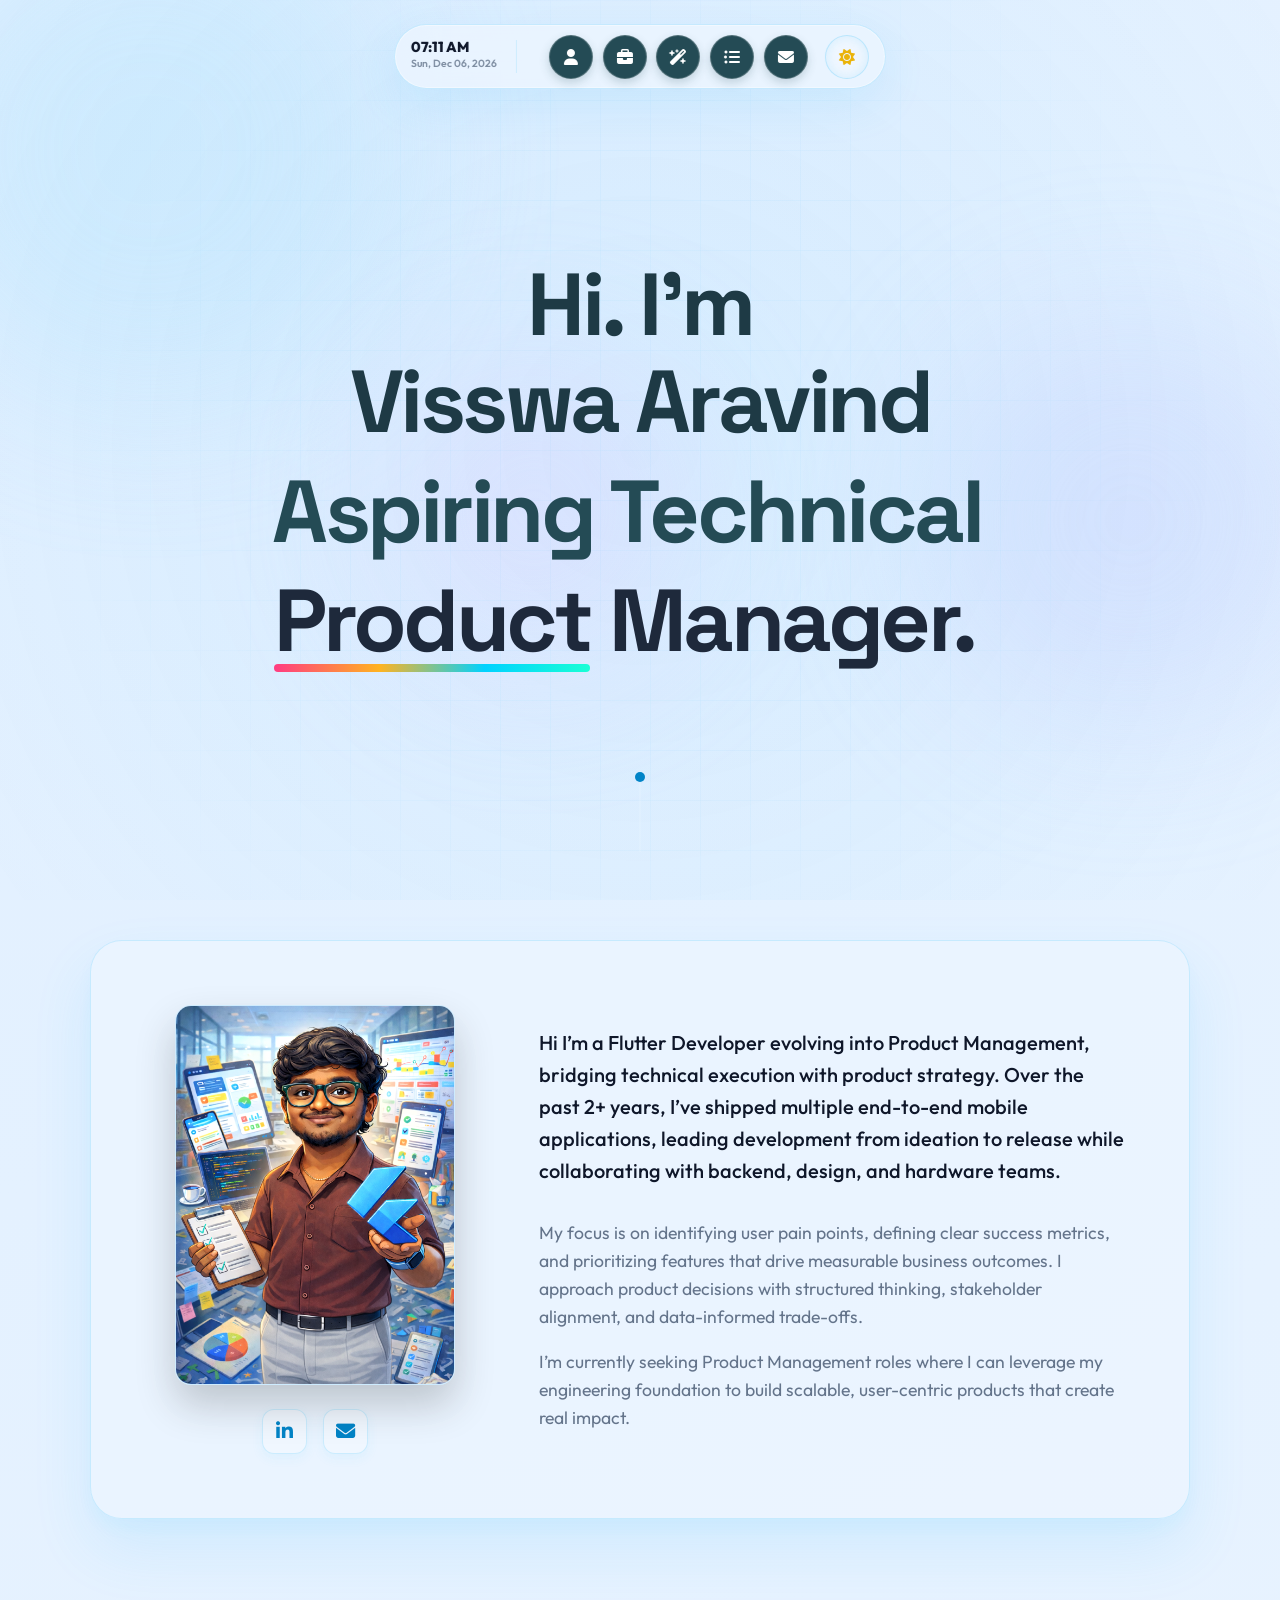
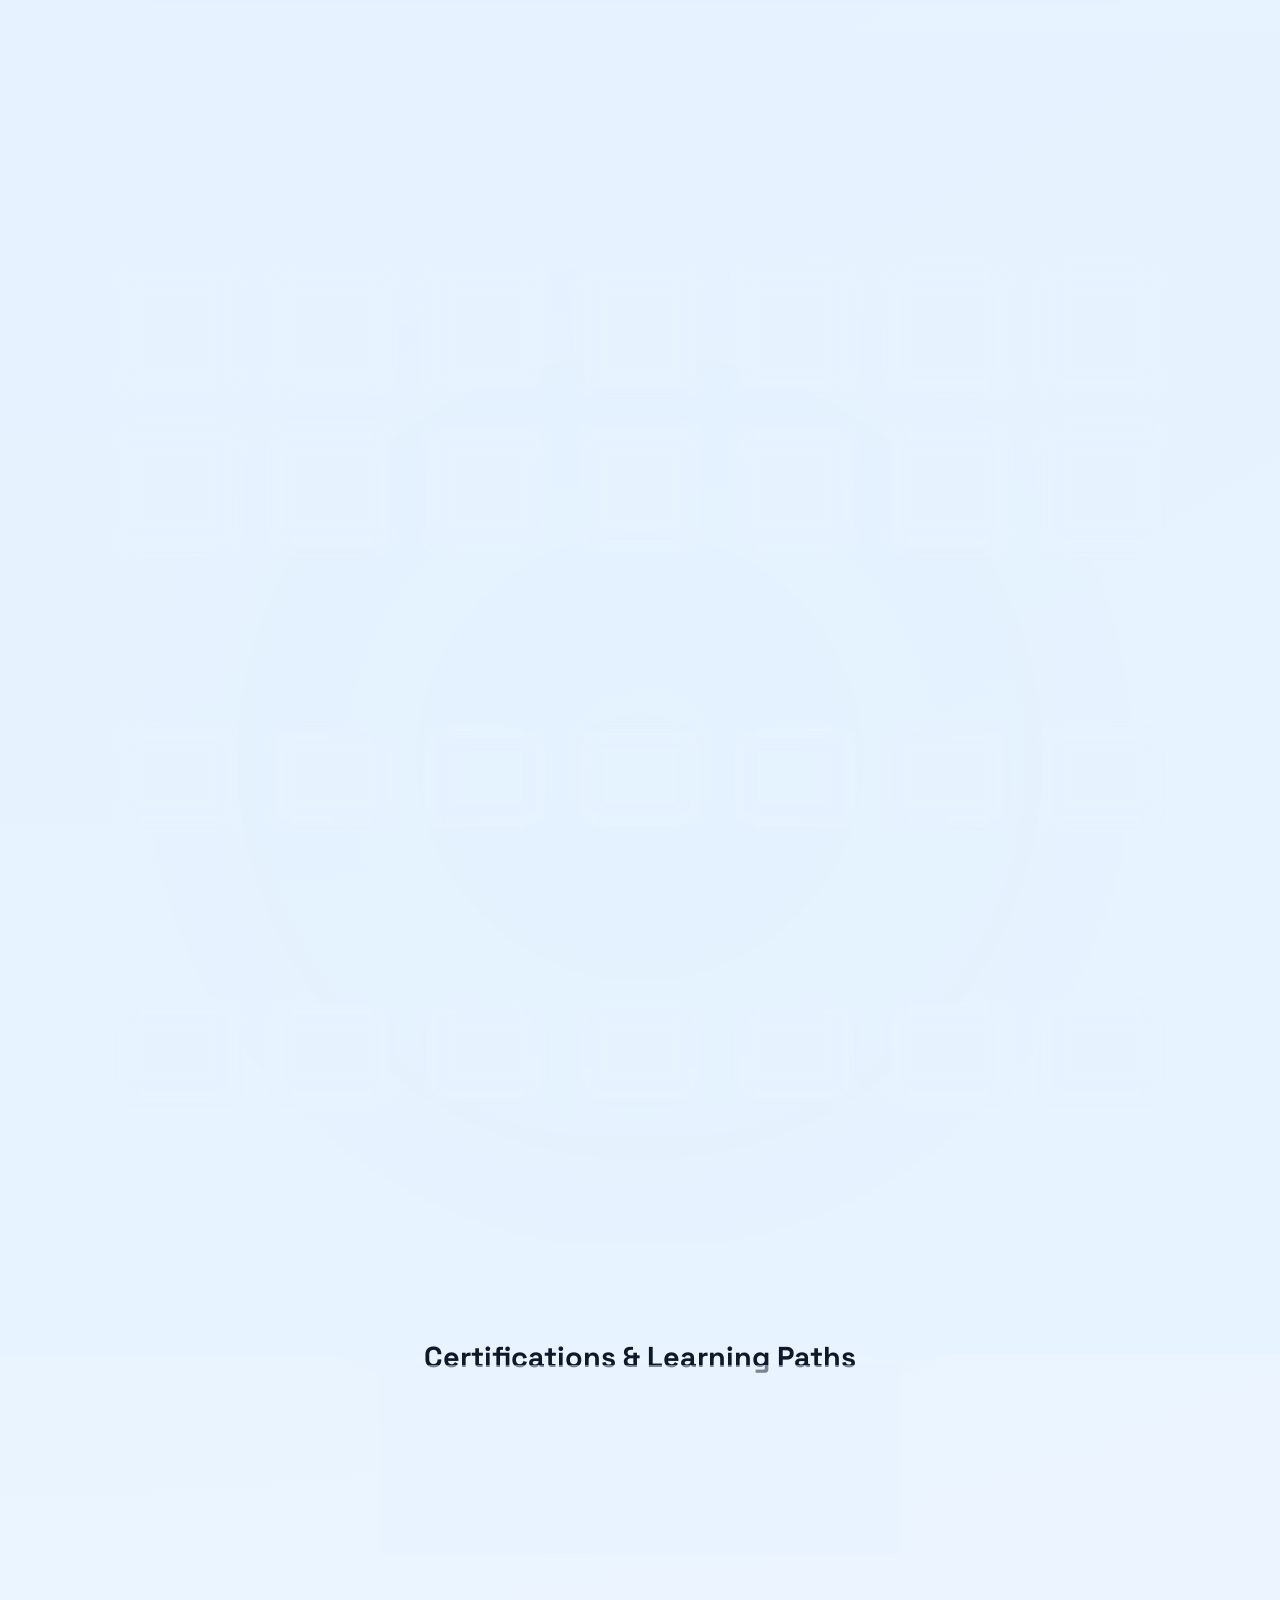
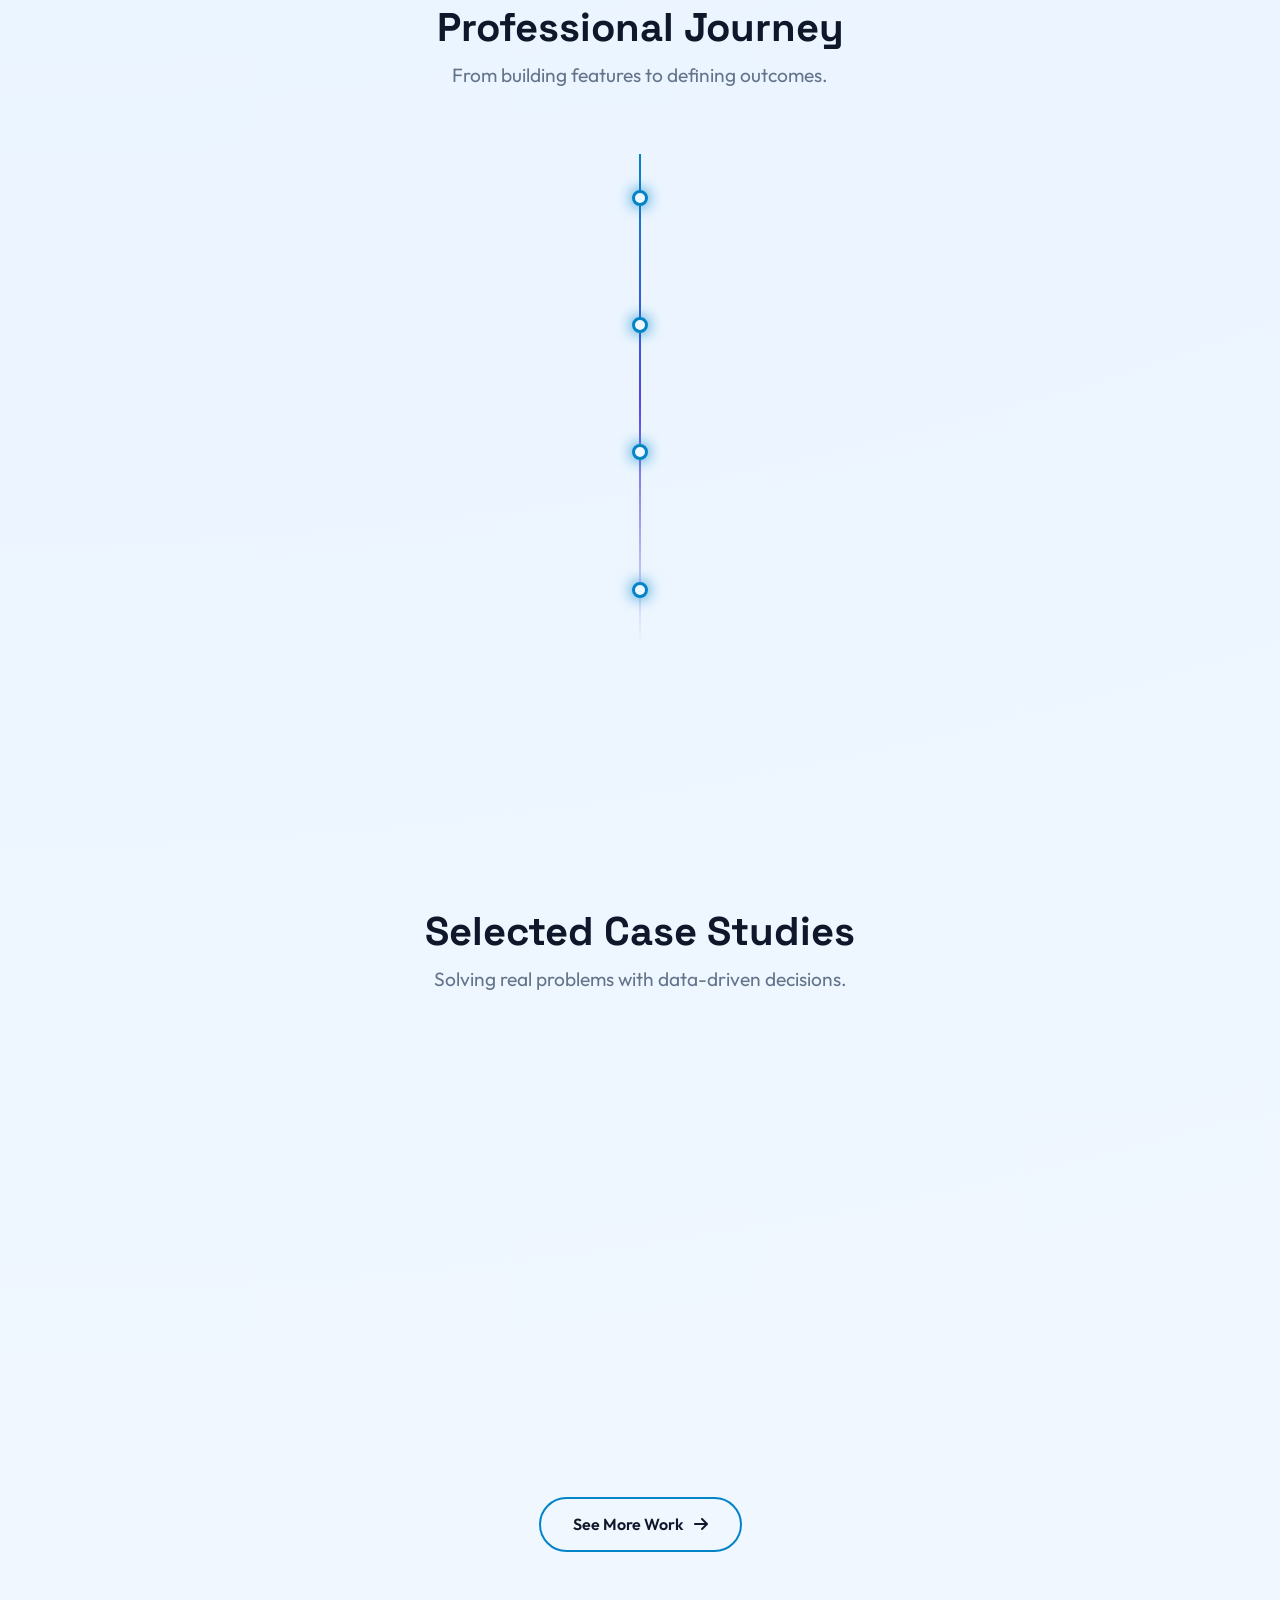
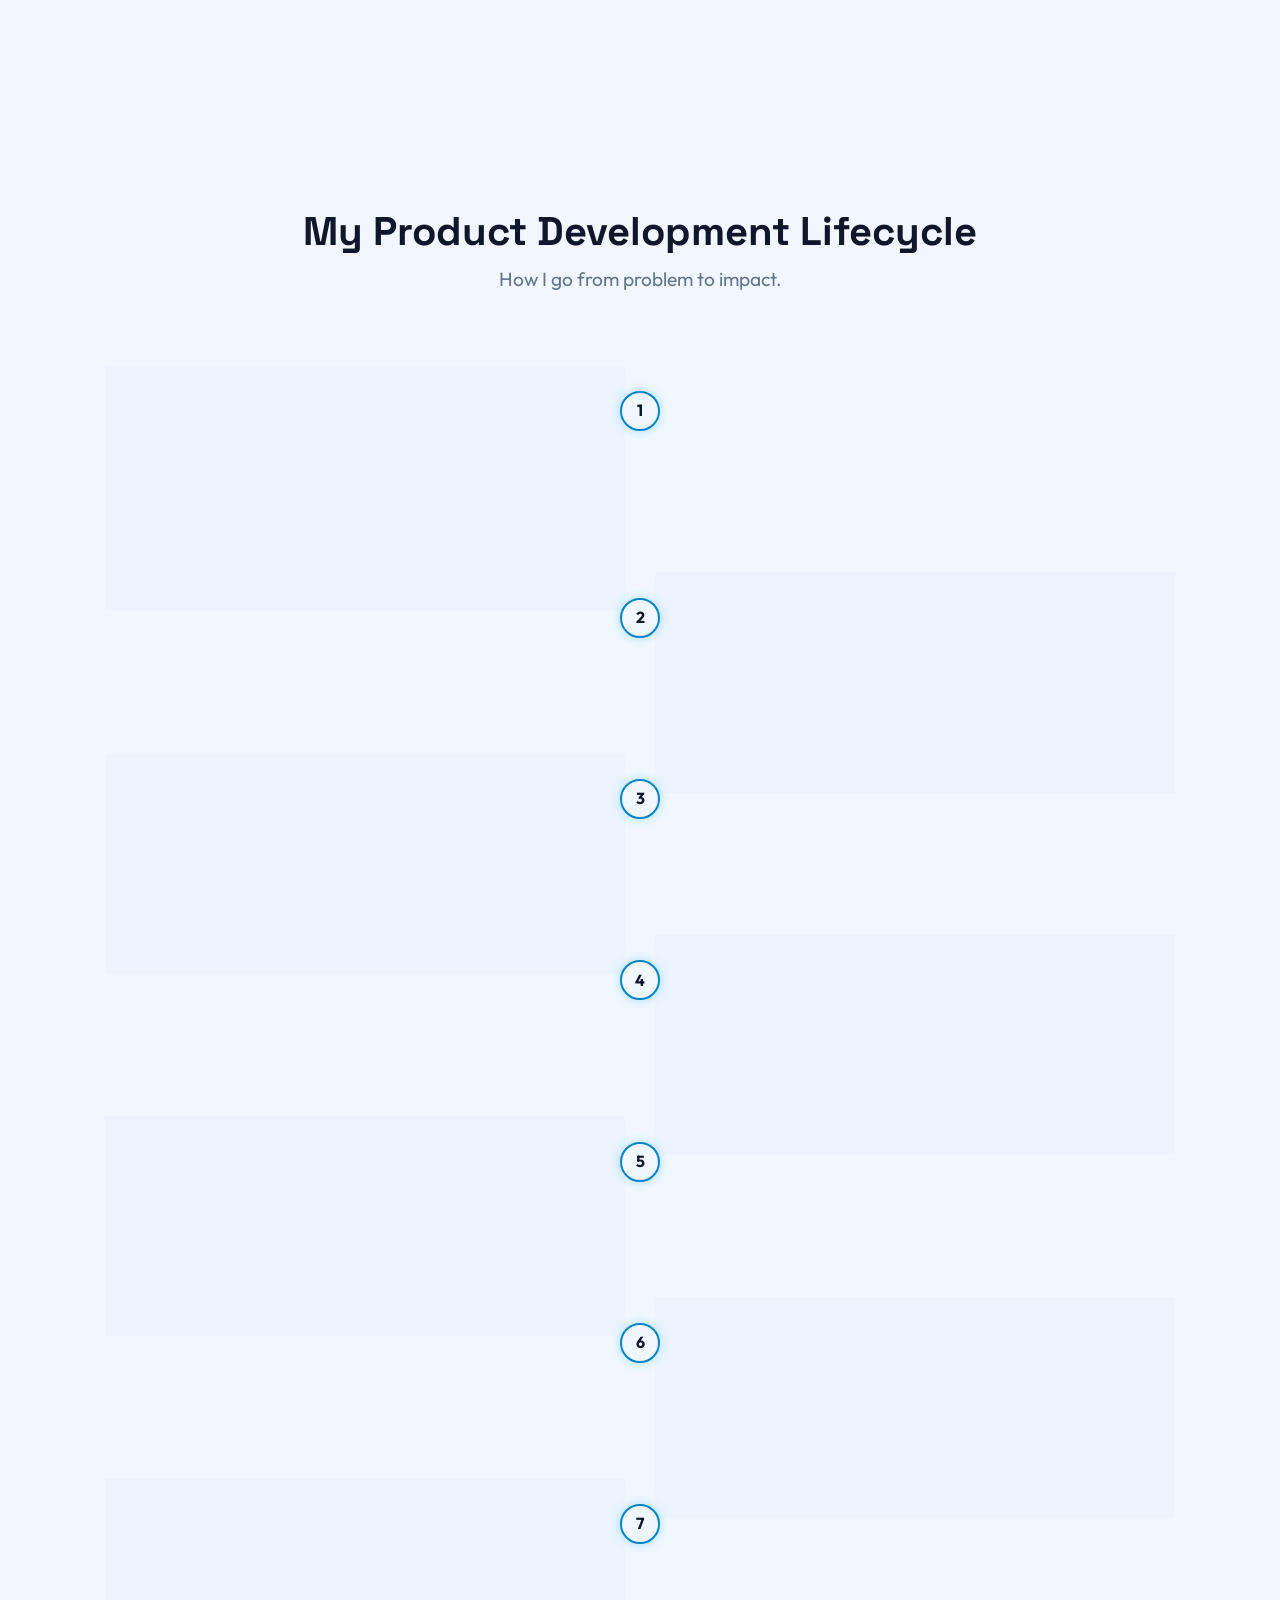
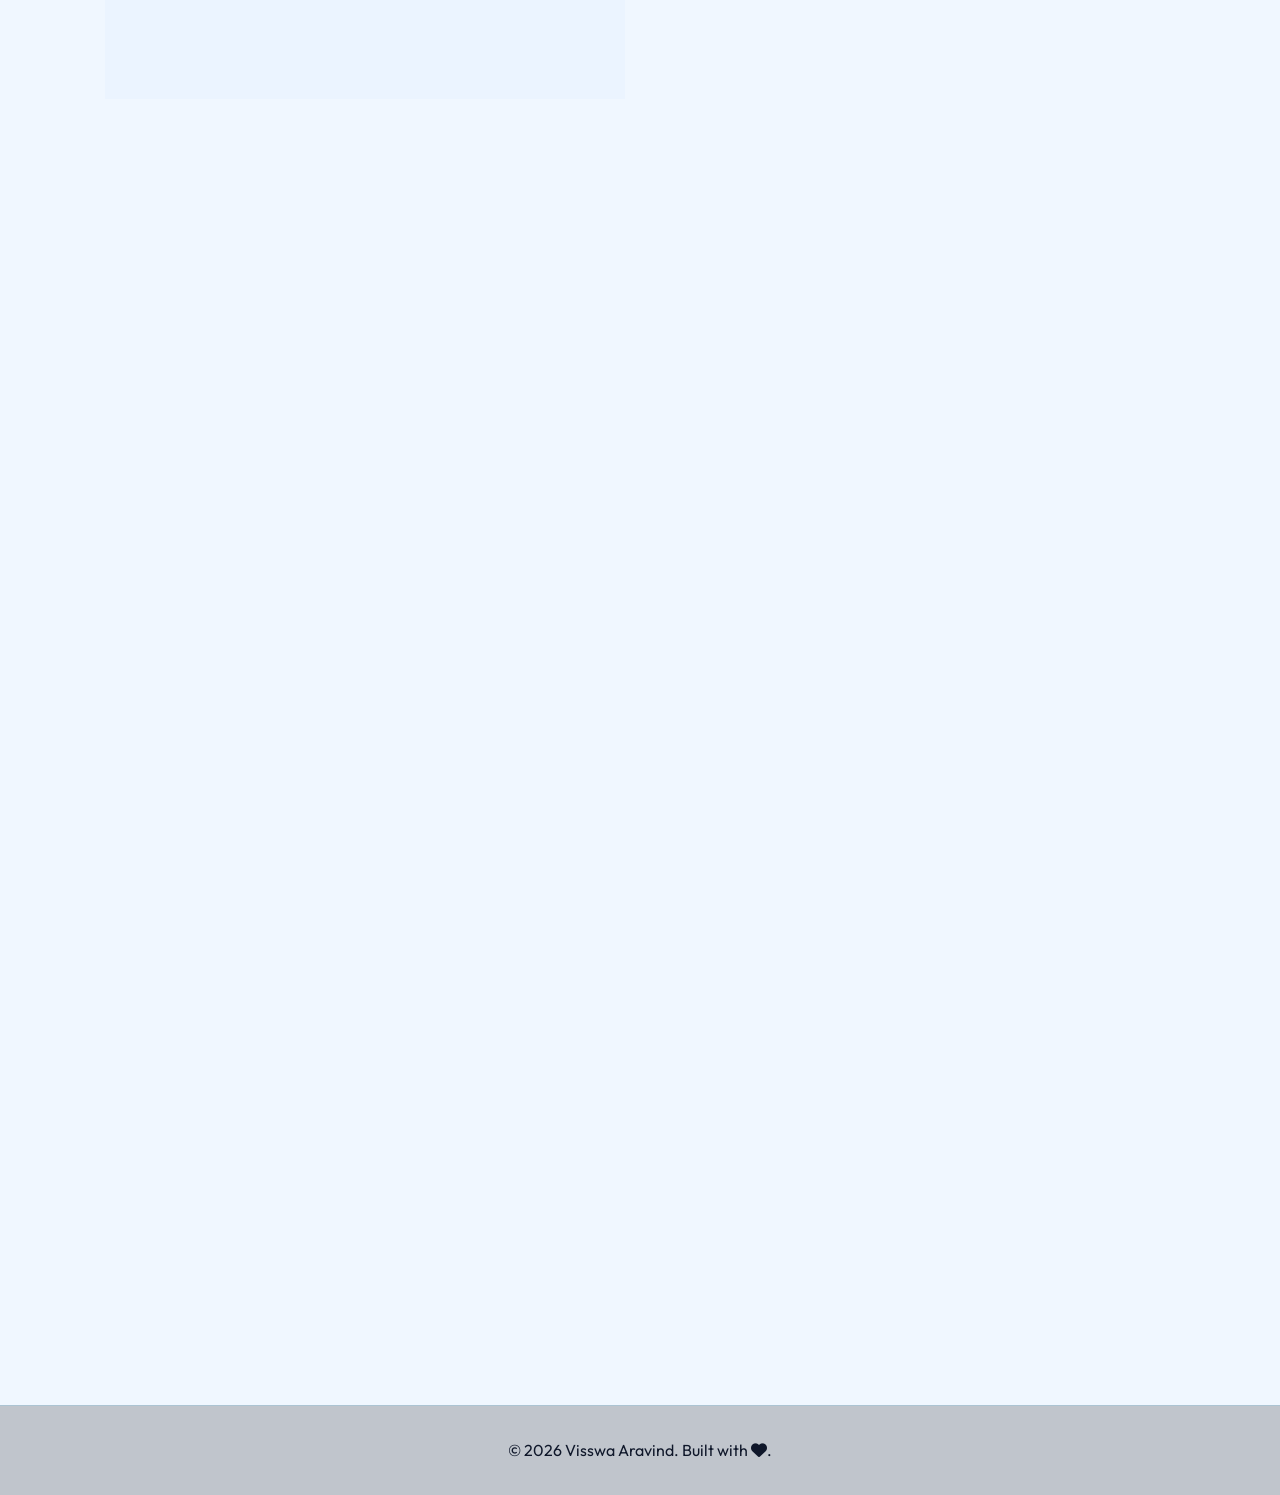
==== commit c2c3a033: "Add interactive contact form with WhatsApp/Email choice" ====
--- a/index.html
+++ b/index.html
@@ -732,6 +732,44 @@
                             </a>
                         </div>
                     </div>
+
+                    <form id="contact-form" class="contact-form-inner">
+                        <div class="form-group">
+                            <label for="name">Name</label>
+                            <input type="text" id="name" name="name" placeholder="John Doe" required>
+                        </div>
+                        <div class="form-group">
+                            <label for="email">Email</label>
+                            <input type="email" id="email" name="email" placeholder="john@example.com" required>
+                        </div>
+                        <div class="form-group">
+                            <label for="message">Message</label>
+                            <textarea id="message" name="message" rows="5" placeholder="Tell me about your project..."
+                                required></textarea>
+                        </div>
+                        <button type="submit" class="btn btn-primary btn-block shimmer-btn">Send Message</button>
+                        <div class="success-message">Thanks! I'll get back to you soon.</div>
+                    </form>
+                </div>
+            </div>
+        </section>
+
+        <!-- Contact Method Modal -->
+        <div id="contact-modal" class="modal-overlay">
+            <div class="modal-content glass-card scale-in">
+                <h3>How would you like to connect?</h3>
+                <p>Choose your preferred method to send this message.</p>
+                <div class="modal-options">
+                    <button id="contact-whatsapp" class="btn modal-btn whatsapp">
+                        <i class="fa-brands fa-whatsapp"></i> WhatsApp
+                    </button>
+                    <button id="contact-email" class="btn modal-btn email">
+                        <i class="fa-solid fa-envelope"></i> Email
+                    </button>
+                </div>
+                <button id="close-modal" class="modal-close-btn">&times;</button>
+            </div>
+        </div>
                 </div>
             </div>
         </section>
--- a/styles/style.css
+++ b/styles/style.css
@@ -2160,15 +2160,15 @@
 
 .contact-wrapper {
     display: grid;
-    grid-template-columns: 1fr;
+    grid-template-columns: 1fr 1fr;
     gap: var(--spacing-lg);
     background: var(--surface-color);
     border: 1px solid var(--surface-border);
     border-radius: 32px;
-    padding: 3rem;
+    padding: 3.5rem;
     box-shadow: var(--shadow-soft);
-    text-align: center;
-    max-width: 800px;
+    text-align: left;
+    max-width: 1100px;
     margin: 0 auto;
 }
 
@@ -2190,7 +2190,13 @@
     display: flex;
     flex-direction: column;
     justify-content: center;
-    align-items: center;
+    align-items: flex-start;
+}
+
+.contact-form-inner {
+    display: flex;
+    flex-direction: column;
+    gap: 0.5rem;
 }
 
 .contact-social-pills {
@@ -2229,6 +2235,79 @@
     border-color: rgba(255, 255, 255, 0.3);
     color: white;
     box-shadow: 0 15px 30px rgba(56, 189, 248, 0.3);
+}
+
+/* Modal Styles */
+.modal-overlay {
+    position: fixed;
+    inset: 0;
+    background: rgba(0, 0, 0, 0.6);
+    backdrop-filter: blur(8px);
+    display: none;
+    align-items: center;
+    justify-content: center;
+    z-index: 10000;
+    padding: 2rem;
+}
+
+.modal-overlay.active {
+    display: flex;
+}
+
+.modal-content {
+    max-width: 450px;
+    width: 100%;
+    text-align: center;
+    position: relative;
+    padding: 3rem 2rem;
+}
+
+.modal-content h3 {
+    font-size: 1.8rem;
+    margin-bottom: 0.5rem;
+}
+
+.modal-content p {
+    color: var(--text-secondary);
+    margin-bottom: 2rem;
+}
+
+.modal-options {
+    display: flex;
+    gap: 1rem;
+}
+
+.modal-btn {
+    flex: 1;
+    display: flex;
+    align-items: center;
+    justify-content: center;
+    gap: 0.8rem;
+    padding: 1rem;
+    border: none;
+    color: white;
+}
+
+.modal-btn.whatsapp {
+    background: #25d366;
+    box-shadow: 0 10px 20px rgba(37, 211, 102, 0.2);
+}
+
+.modal-btn.email {
+    background: var(--accent-gradient);
+    box-shadow: 0 10px 20px rgba(56, 189, 248, 0.2);
+}
+
+.modal-close-btn {
+    position: absolute;
+    top: 1.5rem;
+    right: 1.5rem;
+    background: none;
+    border: none;
+    color: var(--text-secondary);
+    font-size: 2rem;
+    cursor: pointer;
+    line-height: 1;
 }
 
 @media (max-width: 480px) {
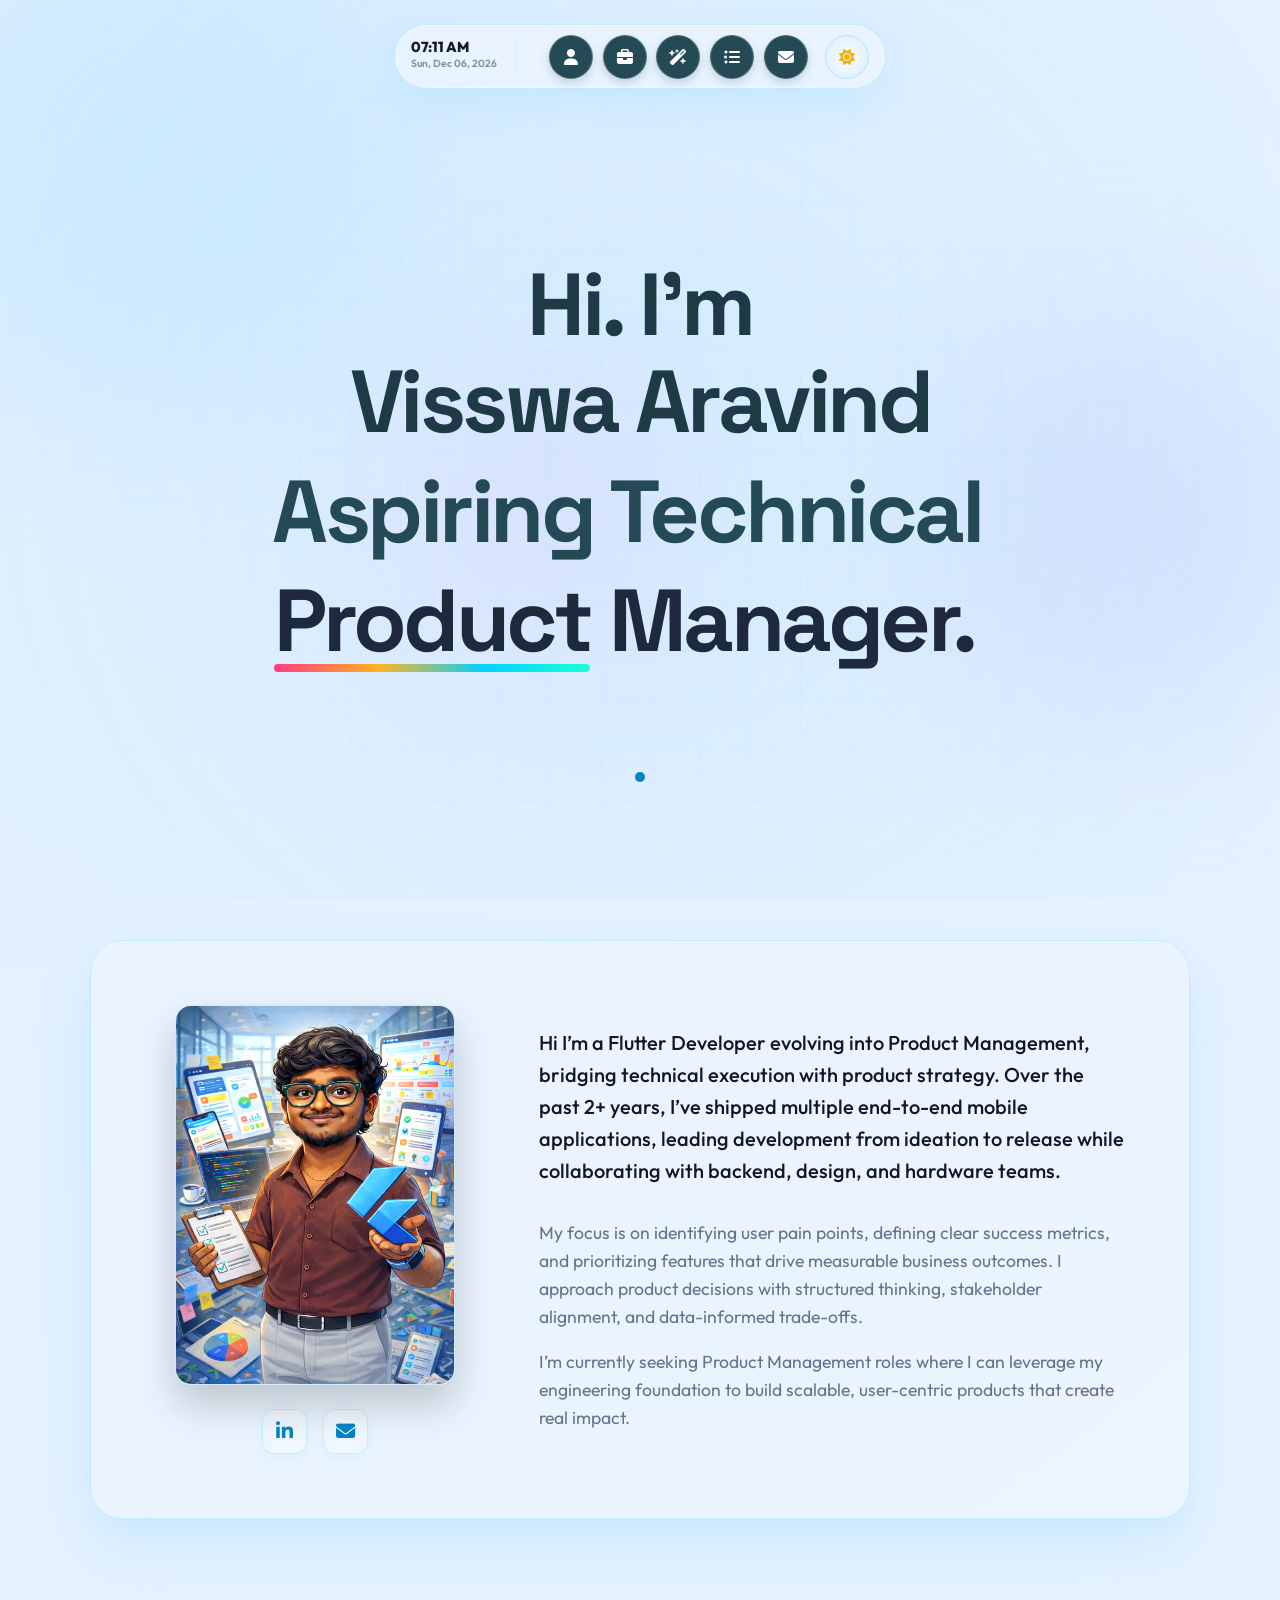
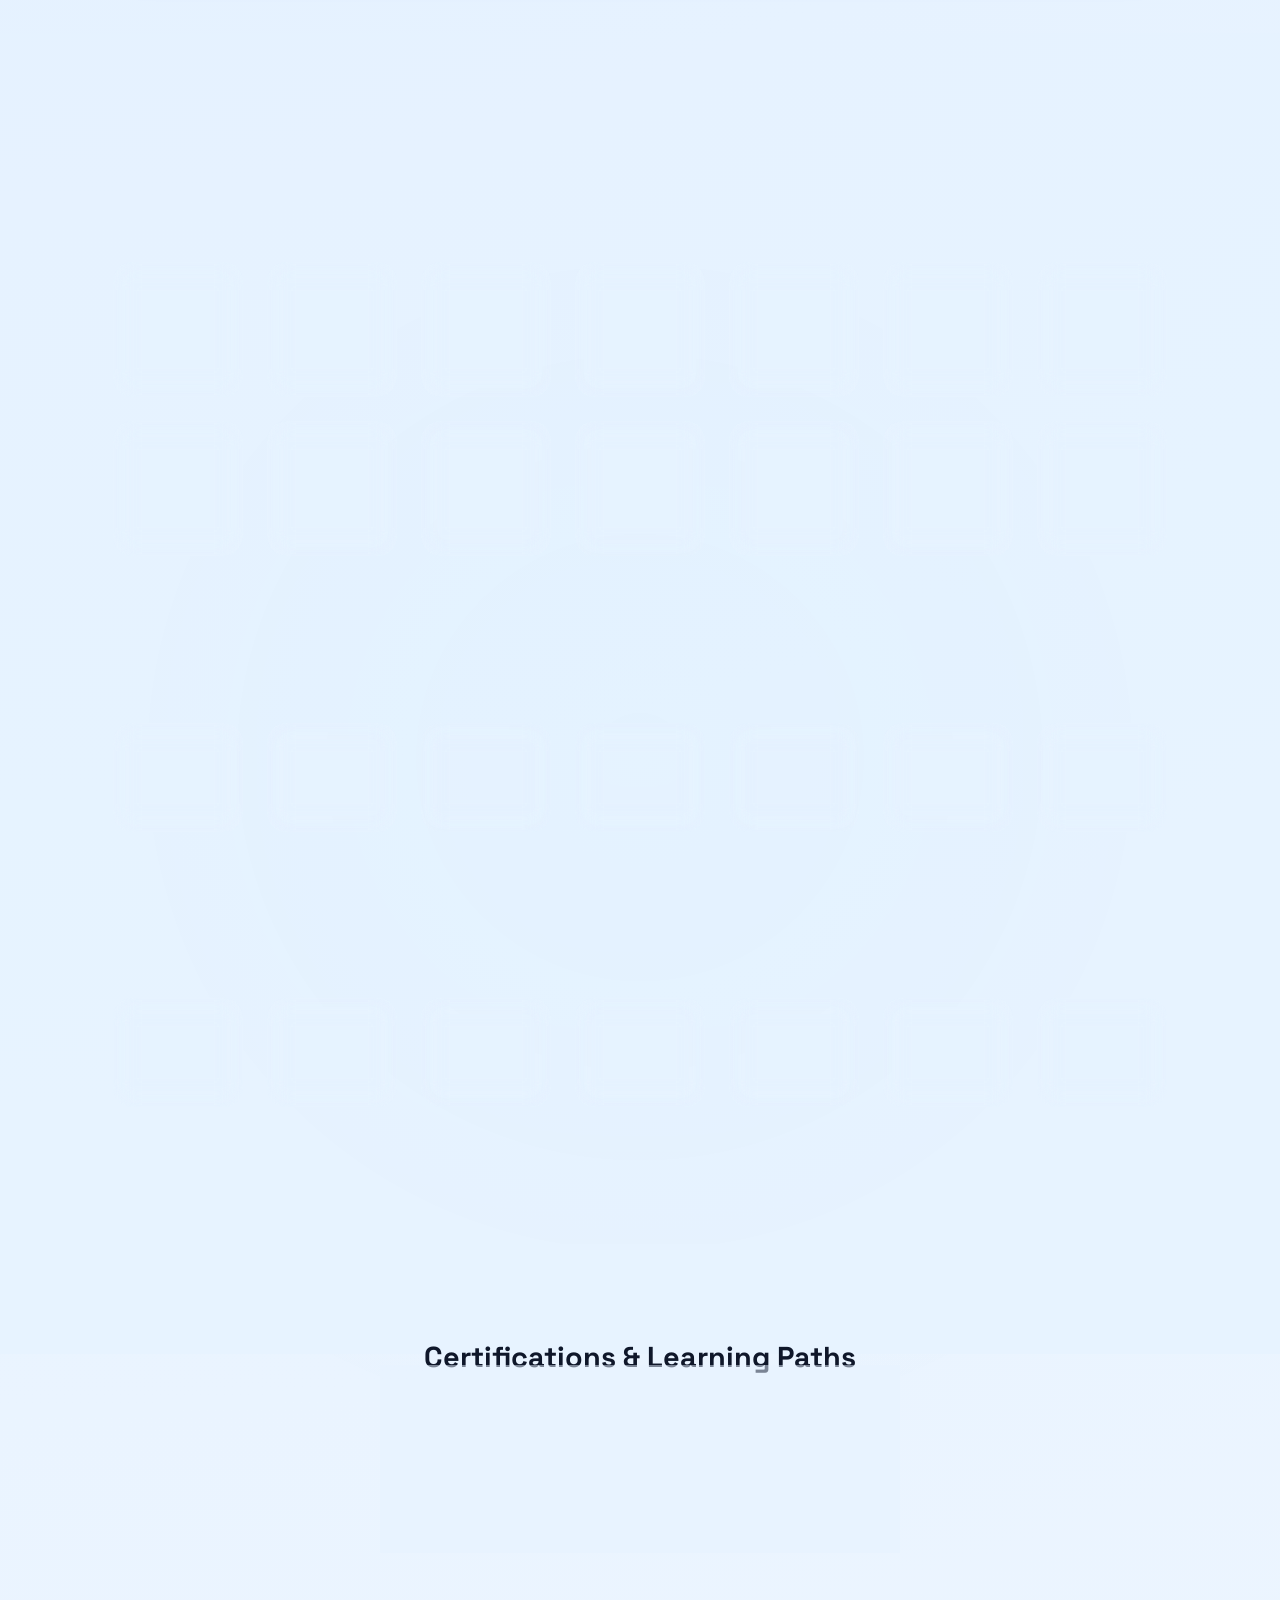
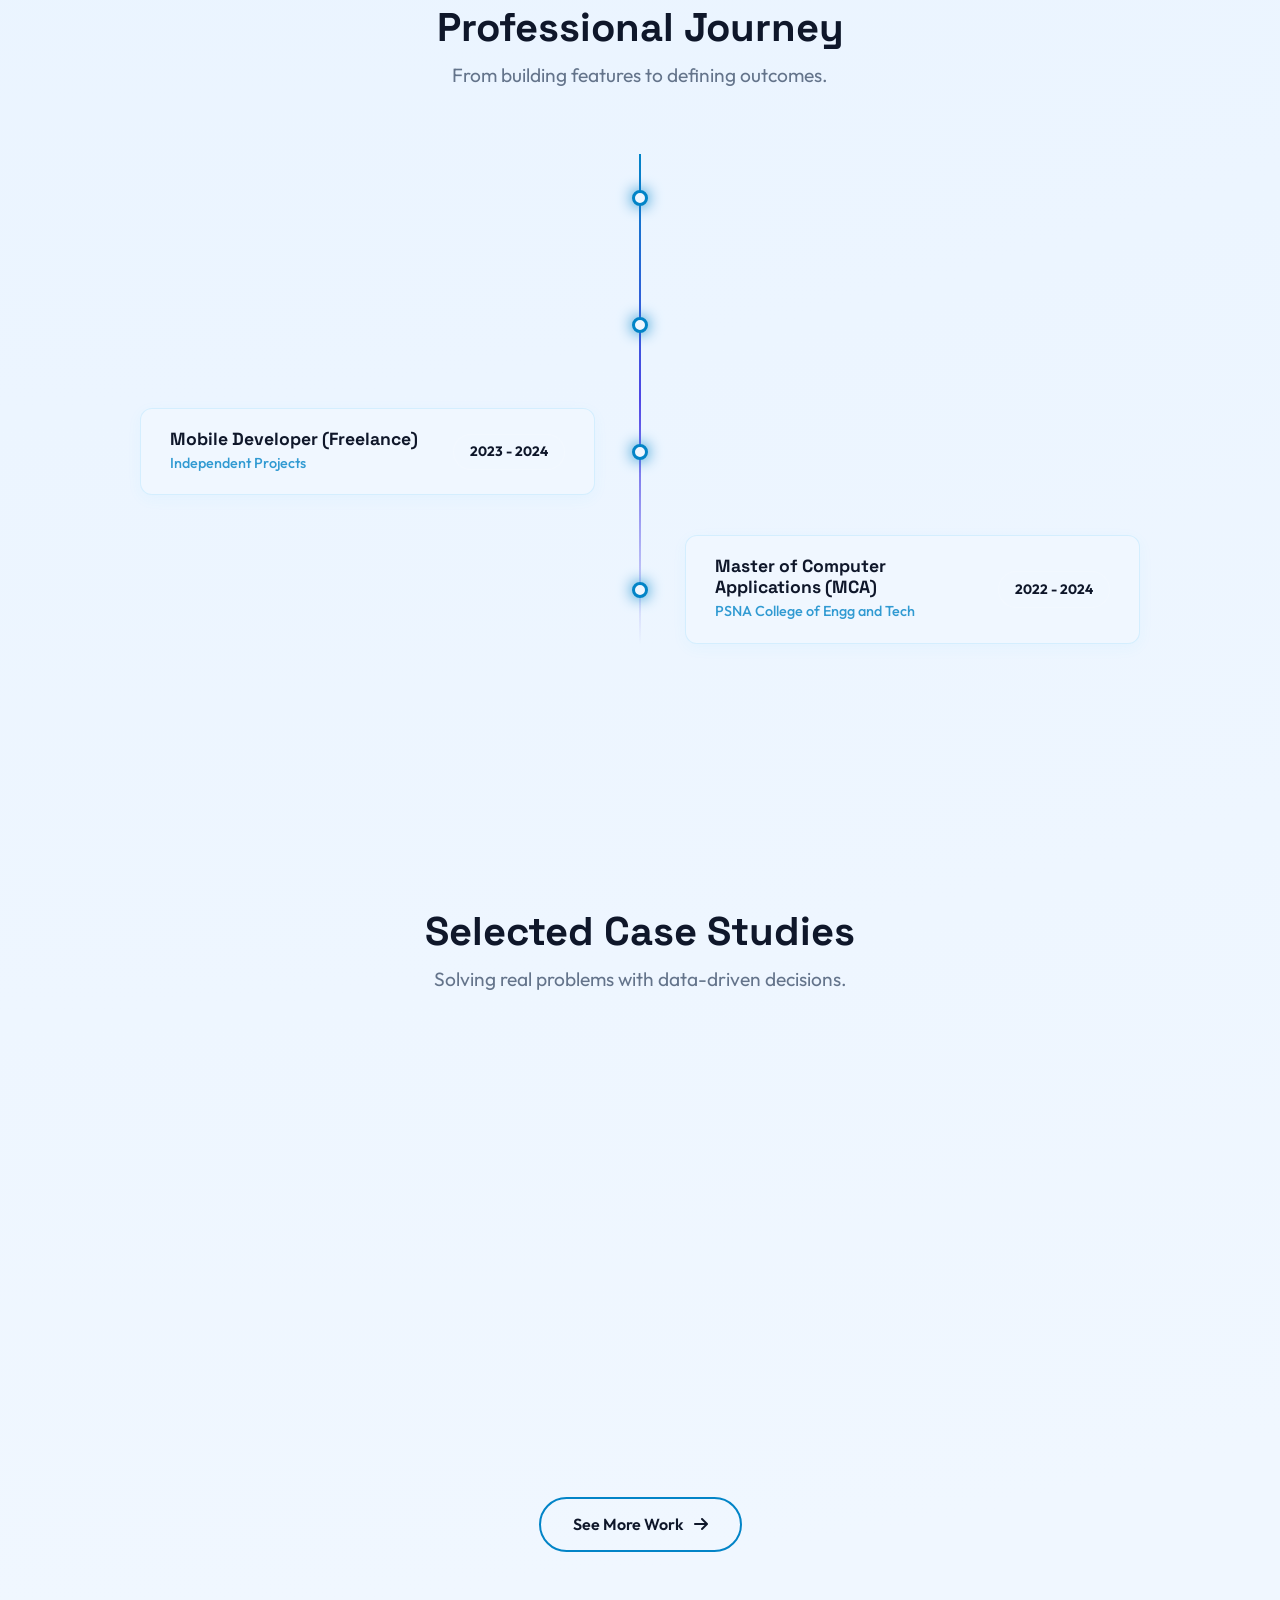
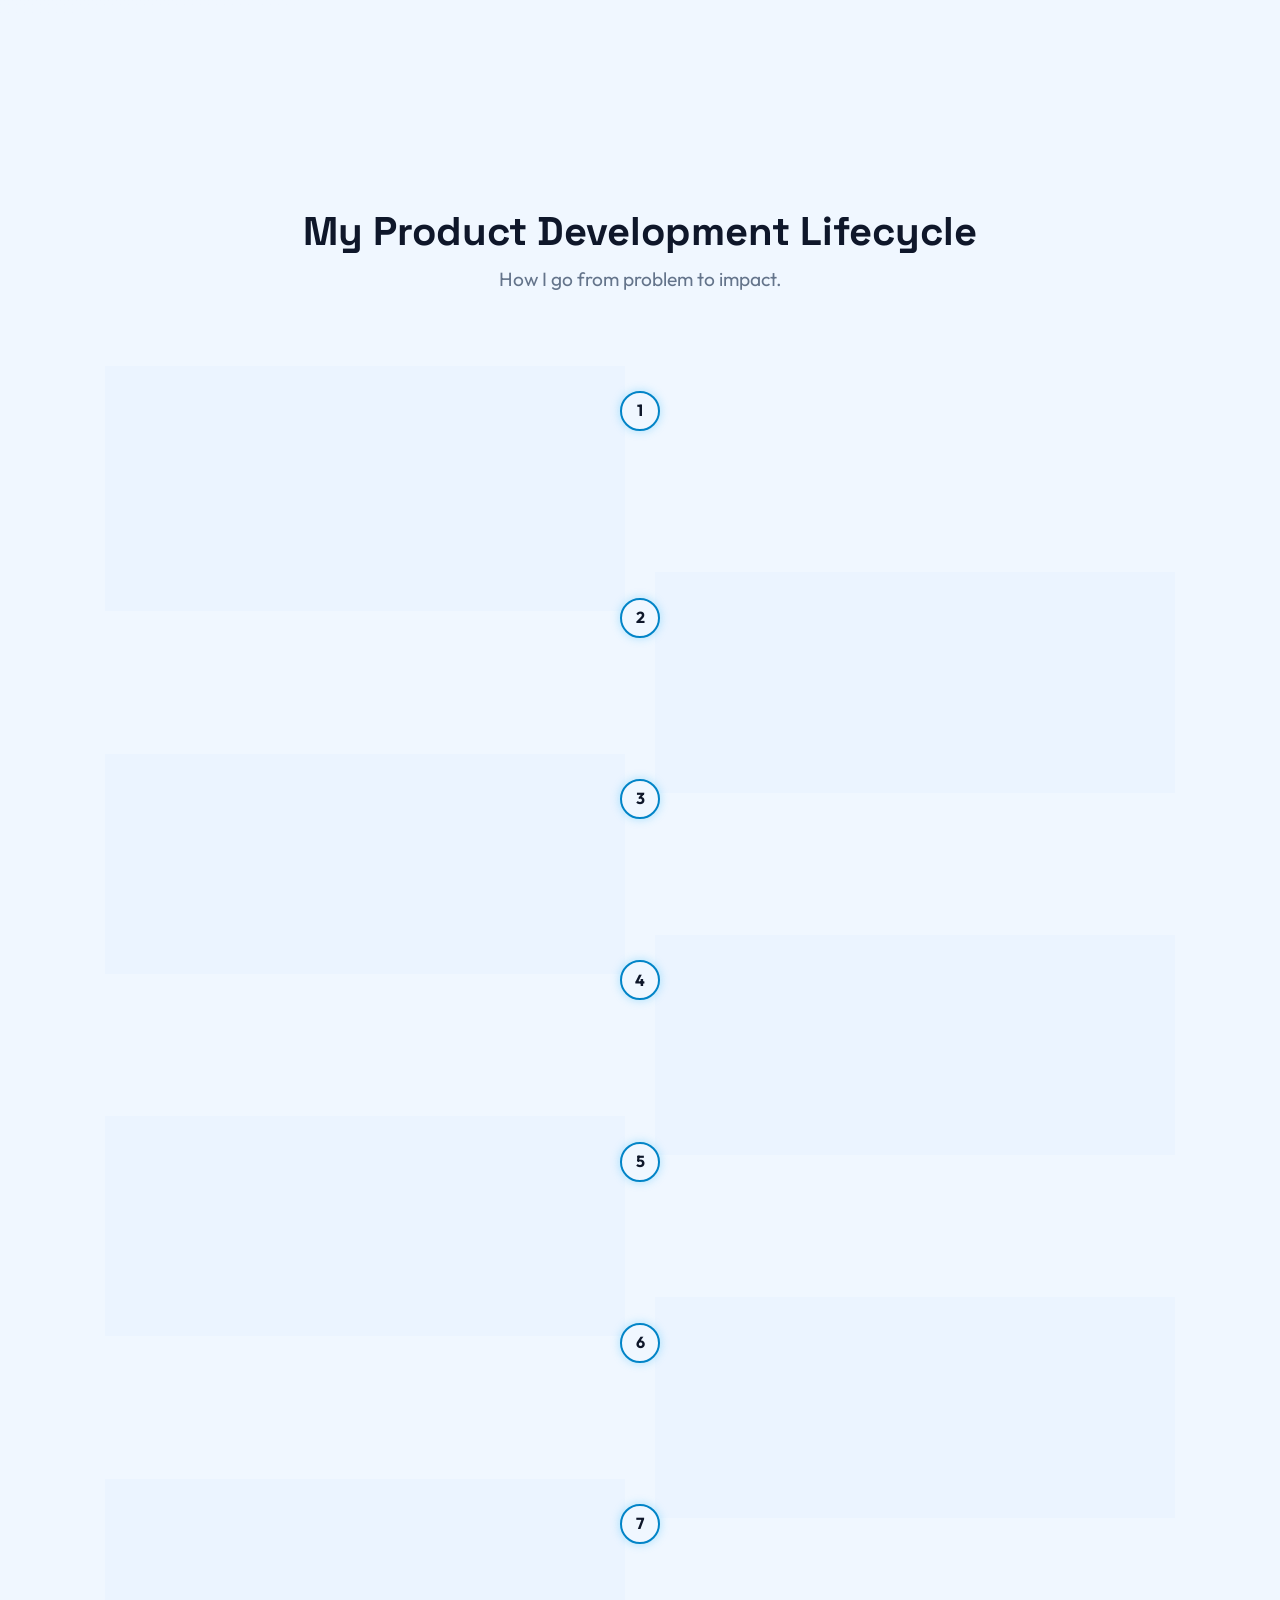
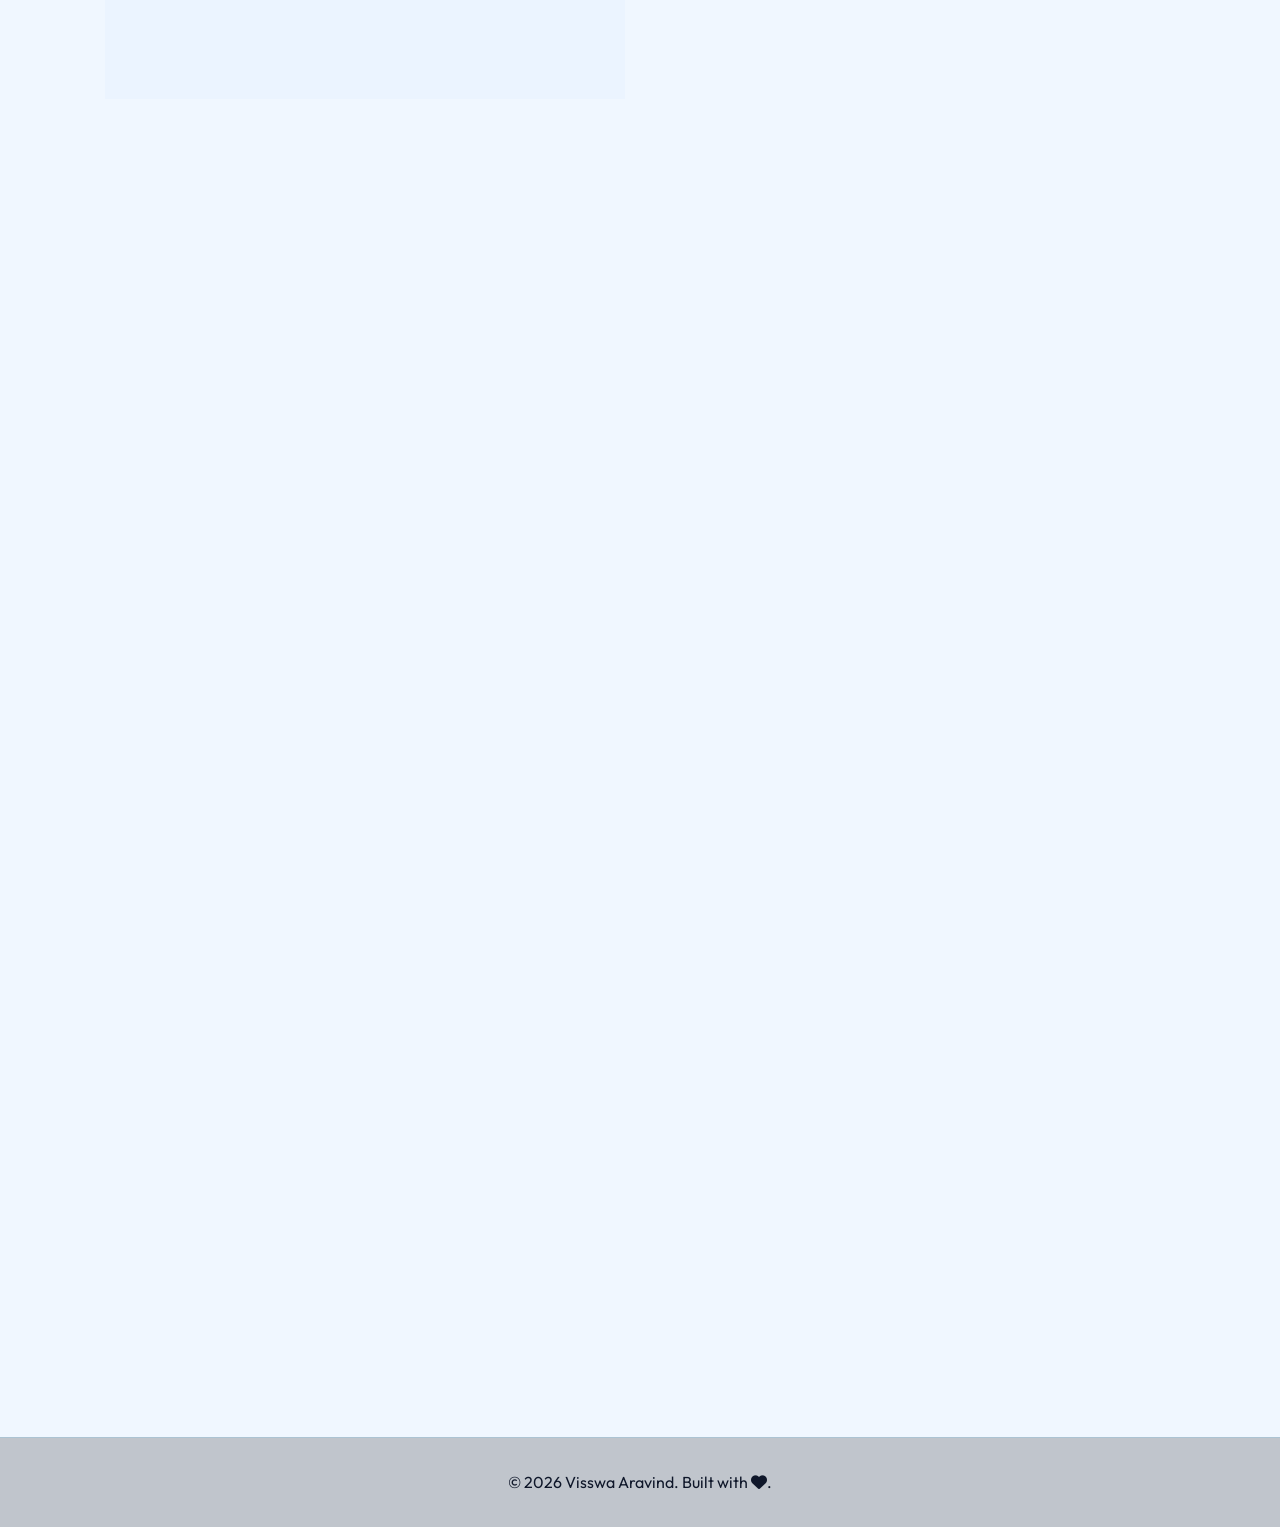
==== commit 9f473d0e: "Add interactive contact form with WhatsApp/Email choice" ====
--- a/index.html
+++ b/index.html
@@ -16,7 +16,7 @@
         rel="stylesheet">
 
     <!-- Styles -->
-    <link rel="stylesheet" href="styles/style.css">
+    <link rel="stylesheet" href="styles/style.css?v=2.0">
 
     <!-- Icons -->
     <link rel="stylesheet" href="https://cdnjs.cloudflare.com/ajax/libs/font-awesome/6.4.0/css/all.min.css">
@@ -747,29 +747,26 @@
                             <textarea id="message" name="message" rows="5" placeholder="Tell me about your project..."
                                 required></textarea>
                         </div>
-                        <button type="submit" class="btn btn-primary btn-block shimmer-btn">Send Message</button>
+                        
+                        <div class="form-actions-wrap">
+                            <button type="submit" id="send-message-btn" class="btn btn-primary btn-block shimmer-btn">Send Message</button>
+                            
+                            <!-- Contact Method Choice (Appears in place of Send Message) -->
+                            <div id="contact-method-inline" class="contact-method-inline" style="display: none;">
+                                <h3>Send message via:</h3>
+                                <div class="inline-options">
+                                    <button type="button" id="contact-whatsapp" class="btn inline-btn whatsapp">
+                                        <i class="fa-brands fa-whatsapp"></i> WhatsApp
+                                    </button>
+                                    <button type="button" id="contact-email" class="btn inline-btn email">
+                                        <i class="fa-solid fa-envelope"></i> Email
+                                    </button>
+                                </div>
+                            </div>
+                        </div>
+
                         <div class="success-message">Thanks! I'll get back to you soon.</div>
                     </form>
-                </div>
-            </div>
-        </section>
-
-        <!-- Contact Method Modal -->
-        <div id="contact-modal" class="modal-overlay">
-            <div class="modal-content glass-card scale-in">
-                <h3>How would you like to connect?</h3>
-                <p>Choose your preferred method to send this message.</p>
-                <div class="modal-options">
-                    <button id="contact-whatsapp" class="btn modal-btn whatsapp">
-                        <i class="fa-brands fa-whatsapp"></i> WhatsApp
-                    </button>
-                    <button id="contact-email" class="btn modal-btn email">
-                        <i class="fa-solid fa-envelope"></i> Email
-                    </button>
-                </div>
-                <button id="close-modal" class="modal-close-btn">&times;</button>
-            </div>
-        </div>
                 </div>
             </div>
         </section>
@@ -782,7 +779,7 @@
         </div>
     </footer>
 
-    <script src="scripts/main.js"></script>
+    <script src="scripts/main.js?v=2.1"></script>
 </body>
 
 </html>
--- a/styles/style.css
+++ b/styles/style.css
@@ -2237,47 +2237,60 @@
     box-shadow: 0 15px 30px rgba(56, 189, 248, 0.3);
 }
 
-/* Modal Styles */
-.modal-overlay {
-    position: fixed;
-    inset: 0;
-    background: rgba(0, 0, 0, 0.6);
-    backdrop-filter: blur(8px);
-    display: none;
-    align-items: center;
-    justify-content: center;
-    z-index: 10000;
-    padding: 2rem;
-}
-
-.modal-overlay.active {
-    display: flex;
-}
-
-.modal-content {
-    max-width: 450px;
-    width: 100%;
+/* Inline Contact Method Selector Styles */
+.form-actions-wrap {
+    margin-top: 2rem;
+    position: relative;
+}
+
+.contact-method-inline {
+    background: rgba(255, 255, 255, 0.03);
+    border: 1px solid var(--surface-border);
+    border-radius: 16px;
+    padding: 1.5rem;
+    margin-bottom: 0;
     text-align: center;
-    position: relative;
-    padding: 3rem 2rem;
-}
-
-.modal-content h3 {
-    font-size: 1.8rem;
-    margin-bottom: 0.5rem;
-}
-
-.modal-content p {
+    transition: all 0.4s cubic-bezier(0.16, 1, 0.3, 1);
+    box-shadow: 0 4px 20px rgba(0, 0, 0, 0.05);
+    animation: slideUpFade 0.4s cubic-bezier(0.16, 1, 0.3, 1);
+}
+
+@keyframes slideUpFade {
+    0% {
+        opacity: 0;
+        transform: translateY(15px) scale(0.98);
+    }
+    100% {
+        opacity: 1;
+        transform: translateY(0) scale(1);
+    }
+}
+
+.light-theme .contact-method-inline {
+    background: #f8fafc;
+    border-color: rgba(56, 189, 248, 0.15);
+    box-shadow: 0 10px 25px rgba(56, 189, 248, 0.03);
+}
+
+.contact-method-inline h3 {
+    font-size: 1.1rem;
+    margin-bottom: 0.8rem;
+    font-weight: 600;
+    color: var(--text-primary);
+}
+
+.contact-method-inline p {
+    font-size: 0.85rem;
     color: var(--text-secondary);
-    margin-bottom: 2rem;
-}
-
-.modal-options {
+    margin-bottom: 1.2rem;
+}
+
+.inline-options {
     display: flex;
     gap: 1rem;
 }
 
-.modal-btn {
+.inline-btn {
     flex: 1;
     display: flex;
     align-items: center;
@@ -2285,29 +2298,51 @@
     gap: 0.8rem;
     padding: 1rem;
     border: none;
+    border-radius: 12px;
     color: white;
-}
-
-.modal-btn.whatsapp {
+    font-weight: 600;
+    cursor: pointer;
+    transition: all 0.3s cubic-bezier(0.16, 1, 0.3, 1);
+}
+
+.inline-btn:hover {
+    transform: translateY(-3px);
+}
+
+.inline-btn.whatsapp {
     background: #25d366;
-    box-shadow: 0 10px 20px rgba(37, 211, 102, 0.2);
-}
-
-.modal-btn.email {
+    box-shadow: 0 8px 16px rgba(37, 211, 102, 0.15);
+}
+
+.inline-btn.whatsapp:hover {
+    background: #20ba5a;
+    box-shadow: 0 12px 24px rgba(37, 211, 102, 0.3);
+}
+
+.inline-btn.email {
     background: var(--accent-gradient);
-    box-shadow: 0 10px 20px rgba(56, 189, 248, 0.2);
-}
-
-.modal-close-btn {
-    position: absolute;
-    top: 1.5rem;
-    right: 1.5rem;
-    background: none;
-    border: none;
-    color: var(--text-secondary);
-    font-size: 2rem;
-    cursor: pointer;
-    line-height: 1;
+    box-shadow: 0 8px 16px rgba(56, 189, 248, 0.15);
+}
+
+.inline-btn.email:hover {
+    filter: brightness(1.1);
+    box-shadow: 0 12px 24px rgba(56, 189, 248, 0.3);
+}
+
+/* Dynamic highlighting when clicking Send Message */
+.contact-method-inline.highlight-pulse {
+    border-color: var(--accent-primary);
+    background: rgba(56, 189, 248, 0.06);
+    animation: inlinePulse 1.5s infinite alternate;
+}
+
+@keyframes inlinePulse {
+    0% {
+        box-shadow: 0 0 10px rgba(56, 189, 248, 0.1);
+    }
+    100% {
+        box-shadow: 0 0 25px rgba(56, 189, 248, 0.35);
+    }
 }
 
 @media (max-width: 480px) {
